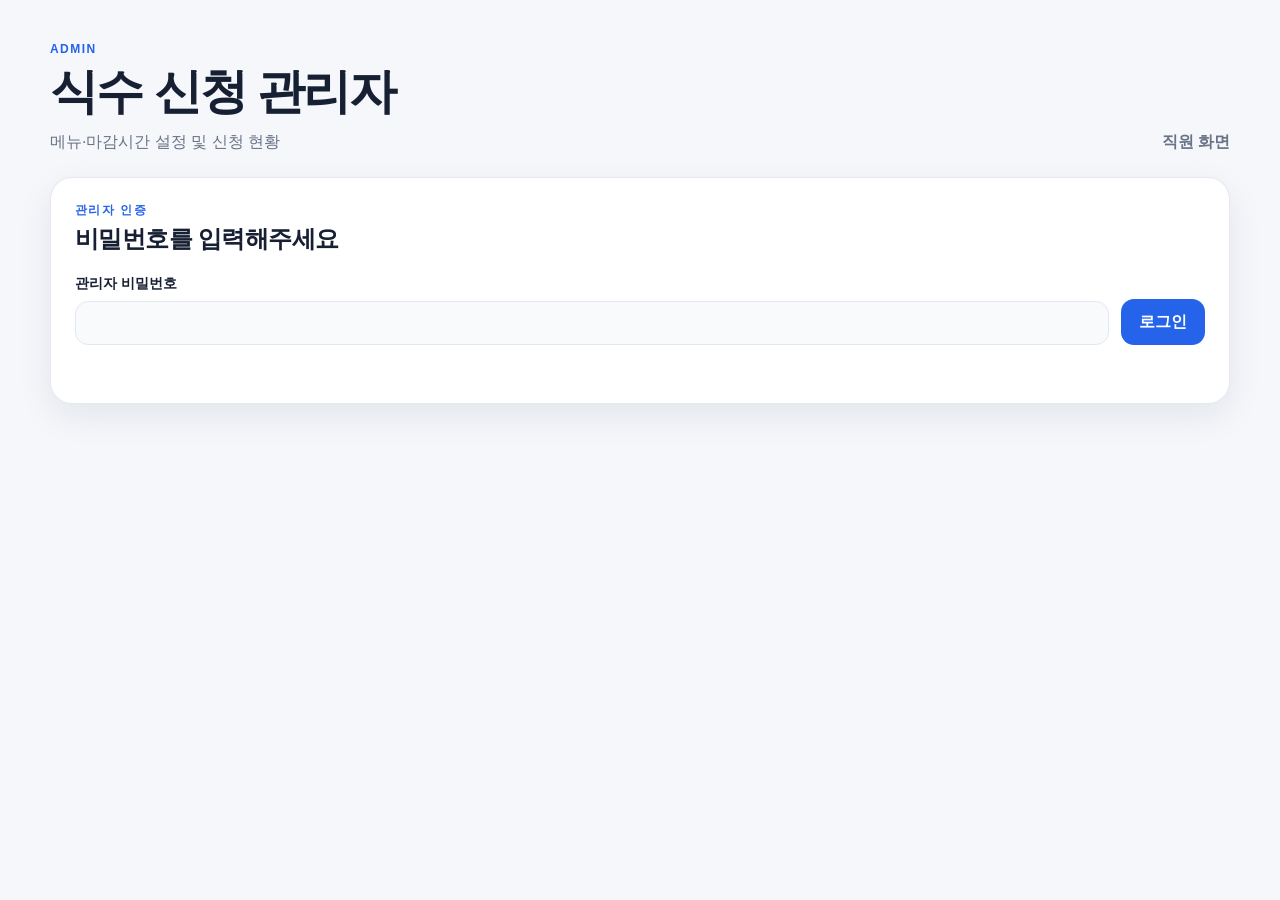
==== admin.html @ dbc69c35 "Add files via upload" ====
<!doctype html>
<html lang="ko">
<head>
  <meta charset="utf-8">
  <meta name="viewport" content="width=device-width, initial-scale=1">
  <meta name="color-scheme" content="light">
  <title>식수 신청 관리자</title>
  <link rel="stylesheet" href="css/style.css">
</head>
<body>
  <main class="page-shell wide">
    <header class="hero compact">
      <div>
        <p class="eyebrow">ADMIN</p>
        <h1>식수 신청 관리자</h1>
        <p class="hero-date">메뉴·마감시간 설정 및 신청 현황</p>
      </div>
      <a class="text-link" href="index.html">직원 화면</a>
    </header>

    <section class="card" id="loginCard">
      <div class="section-heading">
        <div>
          <p class="eyebrow">관리자 인증</p>
          <h2>비밀번호를 입력해주세요</h2>
        </div>
      </div>
      <form id="loginForm" class="inline-form">
        <label class="field grow">
          <span>관리자 비밀번호</span>
          <input id="adminPassword" type="password" autocomplete="current-password" required>
        </label>
        <button class="button primary" type="submit" id="loginButton">로그인</button>
      </form>
      <p class="form-message" id="loginMessage" role="status"></p>
    </section>

    <div id="adminArea" class="hidden">
      <section class="toolbar card">
        <label class="field">
          <span>관리 날짜</span>
          <input id="manageDate" type="date">
        </label>
        <div class="toolbar-actions">
          <button class="button ghost" id="todayButton" type="button">오늘</button>
          <button class="button secondary" id="loadButton" type="button">불러오기</button>
          <button class="button ghost" id="logoutButton" type="button">로그아웃</button>
        </div>
      </section>

      <section class="card">
        <div class="section-heading">
          <div>
            <p class="eyebrow">운영 설정</p>
            <h2>메뉴와 신청 마감시간</h2>
          </div>
          <label class="toggle">
            <input id="enabled" type="checkbox" checked>
            <span>신청 사용</span>
          </label>
        </div>

        <div class="meal-grid admin-meals">
          <div class="settings-panel">
            <h3>중식</h3>
            <label class="field">
              <span>중식 메뉴</span>
              <textarea id="lunchMenu" rows="4" placeholder="예: 제육볶음 / 미역국 / 김치"></textarea>
            </label>
            <label class="field">
              <span>중식 신청 마감</span>
              <input id="lunchDeadline" type="time" step="60">
            </label>
          </div>
          <div class="settings-panel">
            <h3>석식</h3>
            <label class="field">
              <span>석식 메뉴</span>
              <textarea id="dinnerMenu" rows="4" placeholder="예: 닭갈비 / 된장국 / 샐러드"></textarea>
            </label>
            <label class="field">
              <span>석식 신청 마감</span>
              <input id="dinnerDeadline" type="time" step="60">
            </label>
          </div>
        </div>

        <label class="field">
          <span>직원 안내문</span>
          <textarea id="notice" rows="3" placeholder="예: 오늘 석식은 30분 일찍 마감됩니다."></textarea>
        </label>

        <div class="action-row">
          <button class="button primary" id="saveButton" type="button">설정 저장</button>
          <p class="form-message" id="saveMessage" role="status"></p>
        </div>
      </section>

      <section class="stats-grid">
        <article class="card stat-card">
          <p>중식 신청</p>
          <strong id="lunchApplyCount">0</strong>
        </article>
        <article class="card stat-card">
          <p>중식 미신청</p>
          <strong id="lunchNoCount">0</strong>
        </article>
        <article class="card stat-card">
          <p>석식 신청</p>
          <strong id="dinnerApplyCount">0</strong>
        </article>
        <article class="card stat-card">
          <p>석식 미신청</p>
          <strong id="dinnerNoCount">0</strong>
        </article>
      </section>

      <section class="card">
        <div class="section-heading">
          <div>
            <p class="eyebrow">신청 현황</p>
            <h2 id="responseTitle">신청자 목록</h2>
          </div>
          <button class="button ghost small" id="refreshButton" type="button">새로고침</button>
        </div>
        <div class="table-wrap">
          <table>
            <thead>
              <tr>
                <th>이름</th>
                <th>부서</th>
                <th>중식</th>
                <th>석식</th>
                <th>최종 수정</th>
              </tr>
            </thead>
            <tbody id="responseBody">
              <tr><td colspan="5" class="empty">데이터를 불러와주세요.</td></tr>
            </tbody>
          </table>
        </div>
      </section>
    </div>
  </main>

  <script src="js/config.js"></script>
  <script src="js/api.js"></script>
  <script src="js/admin.js"></script>
</body>
</html>
---- css/style.css ----
:root {
  --bg: #f5f7fb;
  --surface: #ffffff;
  --surface-alt: #f8fafc;
  --text: #172033;
  --muted: #687386;
  --line: #e2e8f0;
  --primary: #2563eb;
  --primary-dark: #1d4ed8;
  --success: #15803d;
  --danger: #c2410c;
  --shadow: 0 12px 35px rgba(15, 23, 42, 0.08);
  font-family: Pretendard, "Noto Sans KR", -apple-system, BlinkMacSystemFont, "Segoe UI", sans-serif;
}

* { box-sizing: border-box; }
body { margin: 0; background: var(--bg); color: var(--text); }
button, input, textarea { font: inherit; }
button { cursor: pointer; }

.page-shell { width: min(920px, calc(100% - 32px)); margin: 0 auto; padding: 42px 0 70px; }
.page-shell.wide { width: min(1180px, calc(100% - 32px)); }

.hero { display: flex; justify-content: space-between; align-items: flex-end; gap: 24px; margin-bottom: 24px; }
.hero h1 { margin: 4px 0 8px; font-size: clamp(30px, 5vw, 48px); letter-spacing: -0.04em; }
.hero-date { margin: 0; color: var(--muted); }
.eyebrow { margin: 0; color: var(--primary); font-size: 12px; font-weight: 800; letter-spacing: .12em; text-transform: uppercase; }
.text-link { color: var(--muted); font-weight: 700; text-decoration: none; }
.text-link:hover { color: var(--primary); }

.card { background: var(--surface); border: 1px solid rgba(226, 232, 240, .9); border-radius: 22px; padding: 24px; box-shadow: var(--shadow); }
.hidden { display: none !important; }

.status-card { min-height: 150px; display: flex; align-items: center; justify-content: center; gap: 16px; text-align: left; }
.status-card h2, .status-card p { margin: 0; }
.status-card p { color: var(--muted); }
.status-icon { width: 42px; height: 42px; display: grid; place-items: center; border-radius: 50%; background: #fff7ed; color: var(--danger); font-weight: 900; }
.spinner { width: 28px; height: 28px; border: 3px solid var(--line); border-top-color: var(--primary); border-radius: 50%; animation: spin .8s linear infinite; }
@keyframes spin { to { transform: rotate(360deg); } }

.identity-card { margin-bottom: 18px; }
.section-heading, .meal-heading, .action-row, .toolbar { display: flex; justify-content: space-between; align-items: center; gap: 18px; }
.section-heading { margin-bottom: 20px; }
.section-heading h2, .meal-heading h2 { margin: 4px 0 0; letter-spacing: -.025em; }

.field-grid { display: grid; gap: 16px; }
.field-grid.two { grid-template-columns: repeat(2, minmax(0, 1fr)); }
.field { display: flex; flex-direction: column; gap: 8px; color: var(--text); font-size: 14px; font-weight: 700; }
.field.grow { flex: 1; }
.field input, .field textarea { width: 100%; border: 1px solid var(--line); border-radius: 13px; padding: 13px 14px; background: var(--surface-alt); color: var(--text); outline: none; transition: border-color .2s, box-shadow .2s; resize: vertical; }
.field input:focus, .field textarea:focus { border-color: var(--primary); box-shadow: 0 0 0 4px rgba(37, 99, 235, .1); }
.helper { margin: 12px 0 0; color: var(--muted); font-size: 13px; }

.meal-grid { display: grid; grid-template-columns: repeat(2, minmax(0, 1fr)); gap: 18px; margin-bottom: 18px; }
.meal-card { transition: opacity .2s; }
.meal-card.meal-closed { opacity: .72; }
.pill { display: inline-flex; align-items: center; border-radius: 999px; padding: 7px 11px; background: #ecfdf5; color: var(--success); font-size: 12px; font-weight: 800; }
.pill.closed { background: #f1f5f9; color: var(--muted); }
.menu-box { margin: 22px 0 12px; padding: 18px; border-radius: 16px; background: var(--surface-alt); }
.menu-box span { display: block; margin-bottom: 8px; color: var(--muted); font-size: 12px; font-weight: 700; }
.menu-box strong { display: block; min-height: 48px; white-space: pre-line; line-height: 1.55; }
.deadline { margin: 0 0 16px; color: var(--muted); font-size: 13px; }
.choice-group { border: 0; padding: 0; margin: 0; display: grid; grid-template-columns: repeat(2, 1fr); gap: 10px; }
.choice input { position: absolute; opacity: 0; pointer-events: none; }
.choice span { display: grid; place-items: center; min-height: 48px; border: 1px solid var(--line); border-radius: 13px; background: #fff; font-weight: 800; transition: .2s; }
.choice input:checked + span { border-color: var(--primary); background: #eff6ff; color: var(--primary); box-shadow: inset 0 0 0 1px var(--primary); }
.choice input:disabled + span { cursor: not-allowed; color: #9ca3af; background: #f8fafc; }

.notice { margin: 0 0 18px; padding: 15px 18px; border-radius: 14px; background: #fffbeb; border: 1px solid #fde68a; color: #92400e; white-space: pre-line; }
.button { min-height: 46px; border: 0; border-radius: 13px; padding: 0 18px; font-weight: 800; transition: transform .15s, opacity .2s, background .2s; }
.button:hover:not(:disabled) { transform: translateY(-1px); }
.button:disabled { cursor: not-allowed; opacity: .55; }
.button.primary { background: var(--primary); color: #fff; }
.button.primary:hover:not(:disabled) { background: var(--primary-dark); }
.button.secondary { background: #172033; color: #fff; }
.button.ghost { background: #eef2f7; color: #334155; }
.button.small { min-height: 38px; padding: 0 13px; font-size: 13px; }
.button.full { width: 100%; }
.form-message { min-height: 22px; margin: 12px 0 0; text-align: center; font-size: 14px; font-weight: 700; }
.form-message[data-type="success"] { color: var(--success); }
.form-message[data-type="error"] { color: #b91c1c; }
.form-message[data-type="muted"] { color: var(--muted); }
.sr-only { position: absolute; width: 1px; height: 1px; padding: 0; margin: -1px; overflow: hidden; clip: rect(0,0,0,0); white-space: nowrap; border: 0; }

.inline-form { display: flex; align-items: end; gap: 12px; }
.toolbar { margin-bottom: 18px; }
.toolbar-actions { display: flex; gap: 8px; flex-wrap: wrap; }
.toggle { display: inline-flex; align-items: center; gap: 9px; font-weight: 800; }
.toggle input { width: 18px; height: 18px; accent-color: var(--primary); }
.settings-panel { padding: 20px; border-radius: 18px; background: var(--surface-alt); }
.settings-panel h3 { margin: 0 0 16px; }
.admin-meals { margin-bottom: 20px; }
.action-row { margin-top: 18px; justify-content: flex-start; }
.action-row .form-message { margin: 0; text-align: left; }
.stats-grid { display: grid; grid-template-columns: repeat(4, minmax(0, 1fr)); gap: 14px; margin: 18px 0; }
.stat-card { padding: 20px; }
.stat-card p { margin: 0 0 8px; color: var(--muted); font-size: 14px; font-weight: 700; }
.stat-card strong { font-size: 32px; }
.table-wrap { overflow: auto; }
table { width: 100%; border-collapse: collapse; min-width: 680px; }
th, td { padding: 14px 12px; border-bottom: 1px solid var(--line); text-align: left; font-size: 14px; }
th { color: var(--muted); font-size: 12px; letter-spacing: .04em; }
td.empty { text-align: center; color: var(--muted); padding: 32px; }
.status-apply { color: var(--success); font-weight: 800; }
.status-no { color: var(--muted); font-weight: 700; }

@media (max-width: 760px) {
  .page-shell, .page-shell.wide { width: min(100% - 22px, 920px); padding-top: 24px; }
  .hero { align-items: flex-start; }
  .hero h1 { font-size: 31px; }
  .card { border-radius: 18px; padding: 19px; }
  .meal-grid, .field-grid.two, .stats-grid { grid-template-columns: 1fr; }
  .stats-grid { grid-template-columns: repeat(2, 1fr); }
  .section-heading { align-items: flex-start; flex-direction: column; }
  .inline-form, .toolbar { align-items: stretch; flex-direction: column; }
  .toolbar-actions { width: 100%; }
  .toolbar-actions .button { flex: 1; }
}
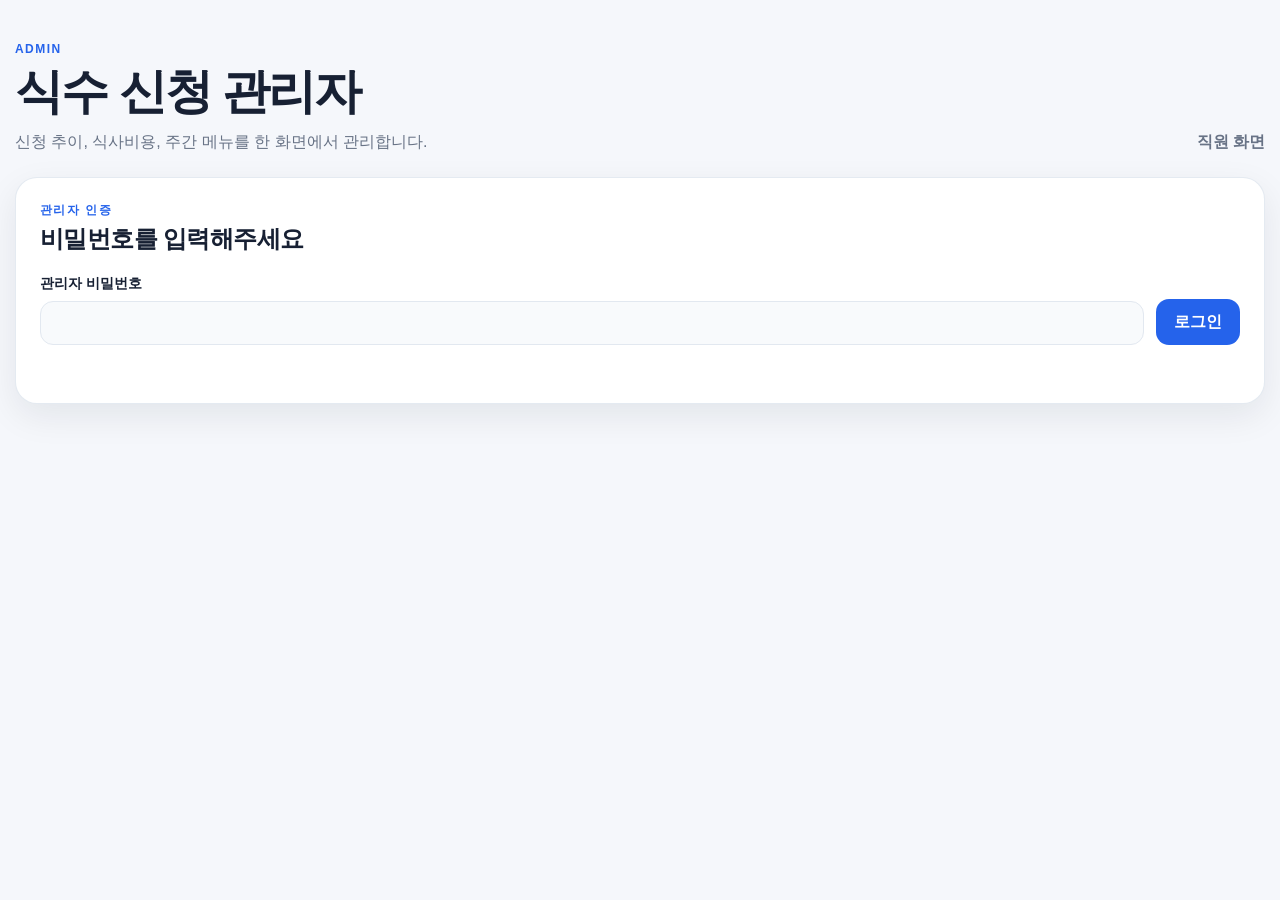
==== commit 9c395bfa: "Add files via upload" ====
--- a/admin.html
+++ b/admin.html
@@ -8,12 +8,12 @@
   <link rel="stylesheet" href="css/style.css">
 </head>
 <body>
-  <main class="page-shell wide">
+  <main class="page-shell admin-shell">
     <header class="hero compact">
       <div>
         <p class="eyebrow">ADMIN</p>
         <h1>식수 신청 관리자</h1>
-        <p class="hero-date">메뉴·마감시간 설정 및 신청 현황</p>
+        <p class="hero-date">신청 추이, 식사비용, 주간 메뉴를 한 화면에서 관리합니다.</p>
       </div>
       <a class="text-link" href="index.html">직원 화면</a>
     </header>
@@ -36,67 +36,108 @@
     </section>
 
     <div id="adminArea" class="hidden">
-      <section class="toolbar card">
-        <label class="field">
-          <span>관리 날짜</span>
+      <section class="card dashboard-card">
+        <div class="dashboard-heading">
+          <div>
+            <p class="eyebrow">DASHBOARD</p>
+            <h2>식수 신청 추이</h2>
+            <p class="section-description" id="dashboardPeriodLabel">-</p>
+          </div>
+
+          <div class="dashboard-controls">
+            <div class="segmented-control" role="tablist" aria-label="대시보드 기간">
+              <button type="button" class="segment" data-dashboard-mode="day" role="tab">일간</button>
+              <button type="button" class="segment active" data-dashboard-mode="week" role="tab">주간</button>
+              <button type="button" class="segment" data-dashboard-mode="month" role="tab">월간</button>
+            </div>
+            <input id="dashboardAnchor" class="compact-date-input" type="date" aria-label="대시보드 기준일">
+            <button class="button ghost small" id="dashboardPreviousButton" type="button">이전</button>
+            <button class="button ghost small" id="dashboardTodayButton" type="button">오늘</button>
+            <button class="button ghost small" id="dashboardNextButton" type="button">다음</button>
+            <button class="button secondary small" id="dashboardRefreshButton" type="button">새로고침</button>
+          </div>
+        </div>
+
+        <div class="dashboard-stats-grid">
+          <article class="dashboard-stat">
+            <span>총 식수</span>
+            <strong id="dashboardTotalMeals">0식</strong>
+          </article>
+          <article class="dashboard-stat">
+            <span>중식 신청</span>
+            <strong id="dashboardLunchMeals">0식</strong>
+          </article>
+          <article class="dashboard-stat">
+            <span>석식 신청</span>
+            <strong id="dashboardDinnerMeals">0식</strong>
+          </article>
+          <article class="dashboard-stat emphasis">
+            <span>예상 총비용</span>
+            <strong id="dashboardTotalCost">0원</strong>
+          </article>
+        </div>
+
+        <div class="chart-panel">
+          <div class="chart-legend" aria-hidden="true">
+            <span><i class="legend-dot lunch"></i>중식</span>
+            <span><i class="legend-dot dinner"></i>석식</span>
+          </div>
+          <div id="trendChart" class="trend-chart" role="img" aria-label="기간별 중식 및 석식 신청 인원 추이">
+            <p class="chart-empty">대시보드를 불러오는 중입니다.</p>
+          </div>
+        </div>
+        <p class="form-message dashboard-message" id="dashboardMessage" role="status"></p>
+      </section>
+
+      <section class="toolbar card week-toolbar">
+        <label class="field week-anchor-field">
+          <span>주간 기준일</span>
           <input id="manageDate" type="date">
         </label>
+
+        <div class="week-range-box" aria-live="polite">
+          <span>관리 주간</span>
+          <strong id="weekRange">-</strong>
+        </div>
+
         <div class="toolbar-actions">
-          <button class="button ghost" id="todayButton" type="button">오늘</button>
+          <button class="button ghost" id="previousWeekButton" type="button">이전 주</button>
+          <button class="button ghost" id="todayButton" type="button">이번 주</button>
+          <button class="button ghost" id="nextWeekButton" type="button">다음 주</button>
           <button class="button secondary" id="loadButton" type="button">불러오기</button>
           <button class="button ghost" id="logoutButton" type="button">로그아웃</button>
         </div>
       </section>
 
-      <section class="card">
-        <div class="section-heading">
+      <section class="card weekly-settings-card">
+        <div class="section-heading weekly-heading">
           <div>
-            <p class="eyebrow">운영 설정</p>
-            <h2>메뉴와 신청 마감시간</h2>
-          </div>
-          <label class="toggle">
-            <input id="enabled" type="checkbox" checked>
-            <span>신청 사용</span>
-          </label>
-        </div>
-
-        <div class="meal-grid admin-meals">
-          <div class="settings-panel">
-            <h3>중식</h3>
-            <label class="field">
-              <span>중식 메뉴</span>
-              <textarea id="lunchMenu" rows="4" placeholder="예: 제육볶음 / 미역국 / 김치"></textarea>
-            </label>
-            <label class="field">
-              <span>중식 신청 마감</span>
-              <input id="lunchDeadline" type="time" step="60">
-            </label>
-          </div>
-          <div class="settings-panel">
-            <h3>석식</h3>
-            <label class="field">
-              <span>석식 메뉴</span>
-              <textarea id="dinnerMenu" rows="4" placeholder="예: 닭갈비 / 된장국 / 샐러드"></textarea>
-            </label>
-            <label class="field">
-              <span>석식 신청 마감</span>
-              <input id="dinnerDeadline" type="time" step="60">
-            </label>
+            <p class="eyebrow">주간 운영 설정</p>
+            <h2>월요일부터 금요일까지 한눈에 관리</h2>
+            <p class="section-description">중식·석식 단가는 별도 저장되며, 중식 단가 입력 시 석식에도 우선 동일하게 반영됩니다.</p>
           </div>
         </div>
 
-        <label class="field">
-          <span>직원 안내문</span>
-          <textarea id="notice" rows="3" placeholder="예: 오늘 석식은 30분 일찍 마감됩니다."></textarea>
-        </label>
+        <div id="weekSettingsBody" class="week-card-grid">
+          <div class="week-loading">주간 설정을 불러오는 중입니다.</div>
+        </div>
 
-        <div class="action-row">
-          <button class="button primary" id="saveButton" type="button">설정 저장</button>
+        <div class="action-row weekly-action-row">
+          <button class="button primary" id="saveWeekButton" type="button">이번 주 전체 저장</button>
           <p class="form-message" id="saveMessage" role="status"></p>
         </div>
       </section>
 
-      <section class="stats-grid">
+      <section class="card selected-day-toolbar">
+        <div>
+          <p class="eyebrow">선택일 신청 현황</p>
+          <h2 id="selectedDayTitle">-</h2>
+          <p class="section-description">요일 카드의 ‘현황 보기’를 누르면 신청자와 예상 식사비가 표시됩니다.</p>
+        </div>
+        <button class="button ghost small" id="refreshButton" type="button">현황 새로고침</button>
+      </section>
+
+      <section class="stats-grid selected-day-stats">
         <article class="card stat-card">
           <p>중식 신청</p>
           <strong id="lunchApplyCount">0</strong>
@@ -113,6 +154,14 @@
           <p>석식 미신청</p>
           <strong id="dinnerNoCount">0</strong>
         </article>
+        <article class="card stat-card total-card">
+          <p>당일 총 식수</p>
+          <strong id="selectedTotalMeals">0식</strong>
+        </article>
+        <article class="card stat-card cost-card">
+          <p>당일 예상 비용</p>
+          <strong id="selectedTotalCost">0원</strong>
+        </article>
       </section>
 
       <section class="card">
@@ -121,7 +170,6 @@
             <p class="eyebrow">신청 현황</p>
             <h2 id="responseTitle">신청자 목록</h2>
           </div>
-          <button class="button ghost small" id="refreshButton" type="button">새로고침</button>
         </div>
         <div class="table-wrap">
           <table>
--- a/css/style.css
+++ b/css/style.css
@@ -116,3 +116,180 @@
   .toolbar-actions { width: 100%; }
   .toolbar-actions .button { flex: 1; }
 }
+
+/* 주간 관리자 화면 */
+.section-description { margin: 7px 0 0; color: var(--muted); font-size: 13px; line-height: 1.55; }
+.week-toolbar { align-items: flex-end; }
+.week-anchor-field { min-width: 155px; }
+.week-range-box { display: flex; flex-direction: column; gap: 7px; margin-right: auto; padding: 2px 8px; }
+.week-range-box span { color: var(--muted); font-size: 12px; font-weight: 700; }
+.week-range-box strong { font-size: 16px; letter-spacing: -.02em; }
+.weekly-settings-card { padding-bottom: 22px; }
+.weekly-heading { align-items: flex-start; }
+.week-table { width: 100%; }
+.week-table-head,
+.week-day-row {
+  display: grid;
+  grid-template-columns: 128px minmax(240px, 1fr) minmax(240px, 1fr) minmax(190px, .78fr);
+  gap: 12px;
+}
+.week-table-head { padding: 0 14px 9px; color: var(--muted); font-size: 12px; font-weight: 800; }
+.week-settings-body { display: grid; gap: 10px; }
+.week-loading { padding: 36px 18px; border-radius: 16px; background: var(--surface-alt); color: var(--muted); text-align: center; font-weight: 700; }
+.week-loading.error { color: #b91c1c; }
+.week-day-row { padding: 12px; border: 1px solid var(--line); border-radius: 17px; background: #fff; transition: border-color .2s, box-shadow .2s, background .2s; }
+.week-day-row.selected { border-color: rgba(37, 99, 235, .62); background: #fbfdff; box-shadow: 0 0 0 3px rgba(37, 99, 235, .08); }
+.week-day-cell { display: flex; flex-direction: column; justify-content: space-between; gap: 14px; min-width: 0; }
+.week-day-selector { display: flex; flex-direction: column; align-items: flex-start; gap: 3px; width: 100%; padding: 8px 9px; border: 0; border-radius: 12px; background: transparent; color: var(--text); text-align: left; }
+.week-day-selector:hover { background: #eff6ff; }
+.week-day-selector strong { font-size: 17px; letter-spacing: -.03em; }
+.week-day-selector span { color: var(--muted); font-size: 11px; }
+.week-day-selector small { margin-top: 4px; color: var(--primary); font-size: 11px; font-weight: 800; }
+.compact-toggle { padding: 0 9px 7px; font-size: 13px; }
+.week-meal-cell,
+.week-notice-cell { min-width: 0; padding: 11px; border-radius: 13px; background: var(--surface-alt); }
+.week-meal-heading { display: flex; align-items: center; justify-content: space-between; margin-bottom: 7px; }
+.week-meal-heading strong { font-size: 13px; }
+.auto-grow-textarea { overflow: hidden !important; resize: none !important; }
+.week-menu-input,
+.week-notice-input {
+  display: block;
+  width: 100%;
+  min-height: 86px;
+  border: 1px solid var(--line);
+  border-radius: 11px;
+  padding: 10px 11px;
+  background: #fff;
+  color: var(--text);
+  line-height: 1.48;
+  outline: none;
+  transition: border-color .2s, box-shadow .2s;
+}
+.week-menu-input:focus,
+.week-notice-input:focus { border-color: var(--primary); box-shadow: 0 0 0 3px rgba(37, 99, 235, .1); }
+.compact-deadline { display: flex; align-items: center; justify-content: space-between; gap: 8px; margin-top: 8px; color: var(--muted); font-size: 11px; font-weight: 800; }
+.compact-deadline input { width: 120px; border: 1px solid var(--line); border-radius: 10px; padding: 8px 9px; background: #fff; color: var(--text); outline: none; }
+.compact-deadline input:focus { border-color: var(--primary); box-shadow: 0 0 0 3px rgba(37, 99, 235, .1); }
+.compact-field { gap: 7px; }
+.mobile-column-label { display: none; }
+.weekly-action-row { position: sticky; bottom: 12px; z-index: 5; margin: 16px -6px -6px; padding: 12px; border: 1px solid rgba(226, 232, 240, .92); border-radius: 15px; background: rgba(255, 255, 255, .94); box-shadow: 0 10px 28px rgba(15, 23, 42, .09); backdrop-filter: blur(12px); }
+.selected-day-toolbar { display: flex; align-items: center; justify-content: space-between; gap: 18px; margin-top: 18px; }
+.selected-day-toolbar h2 { margin: 4px 0 0; }
+
+@media (max-width: 1080px) {
+  .week-table-head { display: none; }
+  .week-day-row { grid-template-columns: 145px minmax(0, 1fr) minmax(0, 1fr); }
+  .week-notice-cell { grid-column: 2 / -1; }
+  .mobile-column-label { display: block; }
+}
+
+@media (max-width: 760px) {
+  .week-toolbar { align-items: stretch; }
+  .week-range-box { margin: 0; padding: 0; }
+  .week-day-row { grid-template-columns: 1fr; }
+  .week-day-cell { flex-direction: row; align-items: center; }
+  .week-day-selector { width: auto; flex: 1; }
+  .week-notice-cell { grid-column: auto; }
+  .weekly-action-row { position: static; margin: 16px 0 0; padding: 0; border: 0; background: transparent; box-shadow: none; backdrop-filter: none; }
+  .weekly-action-row .button { width: 100%; }
+  .selected-day-toolbar { align-items: stretch; flex-direction: column; }
+}
+
+/* 관리자 대시보드 + 5일 카드형 주간 관리 */
+.admin-shell { width: min(1660px, calc(100% - 36px)); }
+.dashboard-card { margin-bottom: 18px; }
+.dashboard-heading { display: flex; align-items: flex-start; justify-content: space-between; gap: 24px; margin-bottom: 18px; }
+.dashboard-heading h2 { margin: 4px 0 0; letter-spacing: -.025em; }
+.dashboard-controls { display: flex; align-items: center; justify-content: flex-end; gap: 8px; flex-wrap: wrap; }
+.segmented-control { display: inline-flex; padding: 4px; border-radius: 12px; background: #eef2f7; }
+.segment { min-height: 34px; border: 0; border-radius: 9px; padding: 0 13px; background: transparent; color: var(--muted); font-size: 13px; font-weight: 800; }
+.segment.active { background: #fff; color: var(--primary); box-shadow: 0 2px 8px rgba(15, 23, 42, .08); }
+.compact-date-input { min-height: 38px; border: 1px solid var(--line); border-radius: 11px; padding: 0 10px; background: #fff; color: var(--text); font-weight: 700; }
+.dashboard-stats-grid { display: grid; grid-template-columns: repeat(4, minmax(0, 1fr)); gap: 12px; margin-bottom: 14px; }
+.dashboard-stat { min-width: 0; padding: 15px 17px; border: 1px solid var(--line); border-radius: 16px; background: var(--surface-alt); }
+.dashboard-stat span { display: block; margin-bottom: 7px; color: var(--muted); font-size: 12px; font-weight: 800; }
+.dashboard-stat strong { display: block; overflow: hidden; text-overflow: ellipsis; font-size: clamp(22px, 2vw, 31px); letter-spacing: -.035em; white-space: nowrap; }
+.dashboard-stat.emphasis { border-color: #bfdbfe; background: #eff6ff; }
+.dashboard-stat.emphasis strong { color: var(--primary); }
+.chart-panel { position: relative; min-height: 260px; border: 1px solid var(--line); border-radius: 18px; padding: 16px 14px 6px; background: #fff; }
+.chart-legend { display: flex; justify-content: flex-end; gap: 16px; min-height: 22px; padding: 0 8px; color: var(--muted); font-size: 12px; font-weight: 800; }
+.chart-legend span { display: inline-flex; align-items: center; gap: 6px; }
+.legend-dot { width: 9px; height: 9px; border-radius: 50%; }
+.legend-dot.lunch { background: #2563eb; }
+.legend-dot.dinner { background: #f59e0b; }
+.trend-chart { min-height: 218px; display: grid; place-items: center; overflow: hidden; }
+.trend-svg { display: block; width: 100%; height: 218px; overflow: visible; }
+.chart-grid-line { stroke: #e8edf4; stroke-width: 1; }
+.chart-axis-label { fill: #8290a4; font-size: 11px; font-weight: 700; }
+.chart-axis-label.x-label { font-size: 10px; }
+.chart-line { fill: none; stroke-width: 3; stroke-linecap: round; stroke-linejoin: round; }
+.lunch-line { stroke: #2563eb; }
+.dinner-line { stroke: #f59e0b; }
+.chart-point { stroke: #fff; stroke-width: 2; }
+.lunch-point { fill: #2563eb; }
+.dinner-point { fill: #f59e0b; }
+.chart-empty { margin: 0; color: var(--muted); font-size: 14px; font-weight: 700; }
+.dashboard-message { margin-bottom: -8px; }
+
+.week-card-grid { display: grid; grid-template-columns: repeat(5, minmax(0, 1fr)); gap: 10px; align-items: start; }
+.week-card-grid > .week-loading { grid-column: 1 / -1; }
+.week-day-card { min-width: 0; border: 1px solid var(--line); border-radius: 18px; padding: 12px; background: #fff; transition: border-color .2s, box-shadow .2s, transform .2s; }
+.week-day-card.selected { border-color: rgba(37, 99, 235, .62); box-shadow: 0 0 0 3px rgba(37, 99, 235, .08); }
+.day-card-header { display: flex; align-items: flex-start; justify-content: space-between; gap: 8px; margin-bottom: 9px; }
+.day-card-title { flex: 1; min-width: 0; border: 0; border-radius: 11px; padding: 7px 8px; background: transparent; color: var(--text); text-align: left; }
+.day-card-title:hover { background: #eff6ff; }
+.day-card-title strong { display: block; font-size: 17px; letter-spacing: -.03em; }
+.day-card-title span { display: block; margin-top: 2px; color: var(--muted); font-size: 10px; }
+.day-card-title small { display: block; margin-top: 4px; color: var(--primary); font-size: 10px; font-weight: 800; }
+.compact-toggle { flex: 0 0 auto; padding: 8px 2px 0 0; font-size: 12px; }
+.compact-toggle input { width: 16px; height: 16px; }
+.compact-meal-section { margin-top: 8px; padding: 10px; border-radius: 14px; background: var(--surface-alt); }
+.compact-meal-section.lunch { border-top: 3px solid #93c5fd; }
+.compact-meal-section.dinner { border-top: 3px solid #fcd34d; }
+.compact-meal-title { display: flex; align-items: center; justify-content: space-between; margin-bottom: 7px; }
+.compact-meal-title strong { font-size: 13px; }
+.compact-menu-input,
+.day-notice-field textarea { width: 100%; overflow: hidden !important; resize: none !important; border: 1px solid var(--line); border-radius: 10px; padding: 8px 9px; background: #fff; color: var(--text); font-size: 12px; line-height: 1.45; outline: none; transition: border-color .2s, box-shadow .2s; }
+.compact-menu-input:focus,
+.day-notice-field textarea:focus { border-color: var(--primary); box-shadow: 0 0 0 3px rgba(37, 99, 235, .1); }
+.meal-mini-controls { display: grid; grid-template-columns: 1fr 1fr; gap: 7px; margin-top: 7px; }
+.meal-mini-controls label { min-width: 0; color: var(--muted); font-size: 10px; font-weight: 800; }
+.meal-mini-controls label > span { display: block; margin-bottom: 4px; }
+.meal-mini-controls input { width: 100%; min-height: 34px; border: 1px solid var(--line); border-radius: 9px; padding: 0 7px; background: #fff; color: var(--text); font-size: 12px; outline: none; }
+.meal-mini-controls input:focus { border-color: var(--primary); box-shadow: 0 0 0 3px rgba(37, 99, 235, .1); }
+.day-notice-field { display: block; margin-top: 8px; }
+.day-notice-field > span { display: block; margin: 0 0 5px 2px; color: var(--muted); font-size: 10px; font-weight: 800; }
+.day-cost-summary { display: flex; align-items: flex-end; justify-content: space-between; gap: 8px; margin-top: 8px; padding: 9px 10px; border-radius: 11px; background: #172033; color: #fff; }
+.day-cost-summary span { color: #cbd5e1; font-size: 10px; font-weight: 700; }
+.day-cost-summary strong { font-size: 12px; text-align: right; }
+.selected-day-stats { grid-template-columns: repeat(6, minmax(0, 1fr)); }
+.selected-day-stats .total-card { background: #f8fafc; }
+.selected-day-stats .cost-card { border-color: #bfdbfe; background: #eff6ff; }
+.selected-day-stats .cost-card strong { color: var(--primary); font-size: 25px; }
+.selected-day-stats .total-card strong { font-size: 27px; }
+
+@media (max-width: 1380px) {
+  .admin-shell { width: min(1280px, calc(100% - 30px)); }
+  .week-card-grid { grid-template-columns: repeat(3, minmax(0, 1fr)); }
+  .selected-day-stats { grid-template-columns: repeat(3, minmax(0, 1fr)); }
+}
+
+@media (max-width: 980px) {
+  .dashboard-heading { flex-direction: column; }
+  .dashboard-controls { justify-content: flex-start; width: 100%; }
+  .dashboard-stats-grid { grid-template-columns: repeat(2, minmax(0, 1fr)); }
+  .week-card-grid { grid-template-columns: repeat(2, minmax(0, 1fr)); }
+}
+
+@media (max-width: 760px) {
+  .admin-shell { width: min(100% - 20px, 720px); }
+  .dashboard-controls { align-items: stretch; }
+  .segmented-control { width: 100%; }
+  .segment { flex: 1; }
+  .compact-date-input { width: 100%; }
+  .dashboard-controls .button { flex: 1; }
+  .week-card-grid { grid-template-columns: 1fr; }
+  .selected-day-stats { grid-template-columns: repeat(2, minmax(0, 1fr)); }
+  .trend-svg { height: 190px; }
+  .chart-panel { min-height: 230px; }
+}
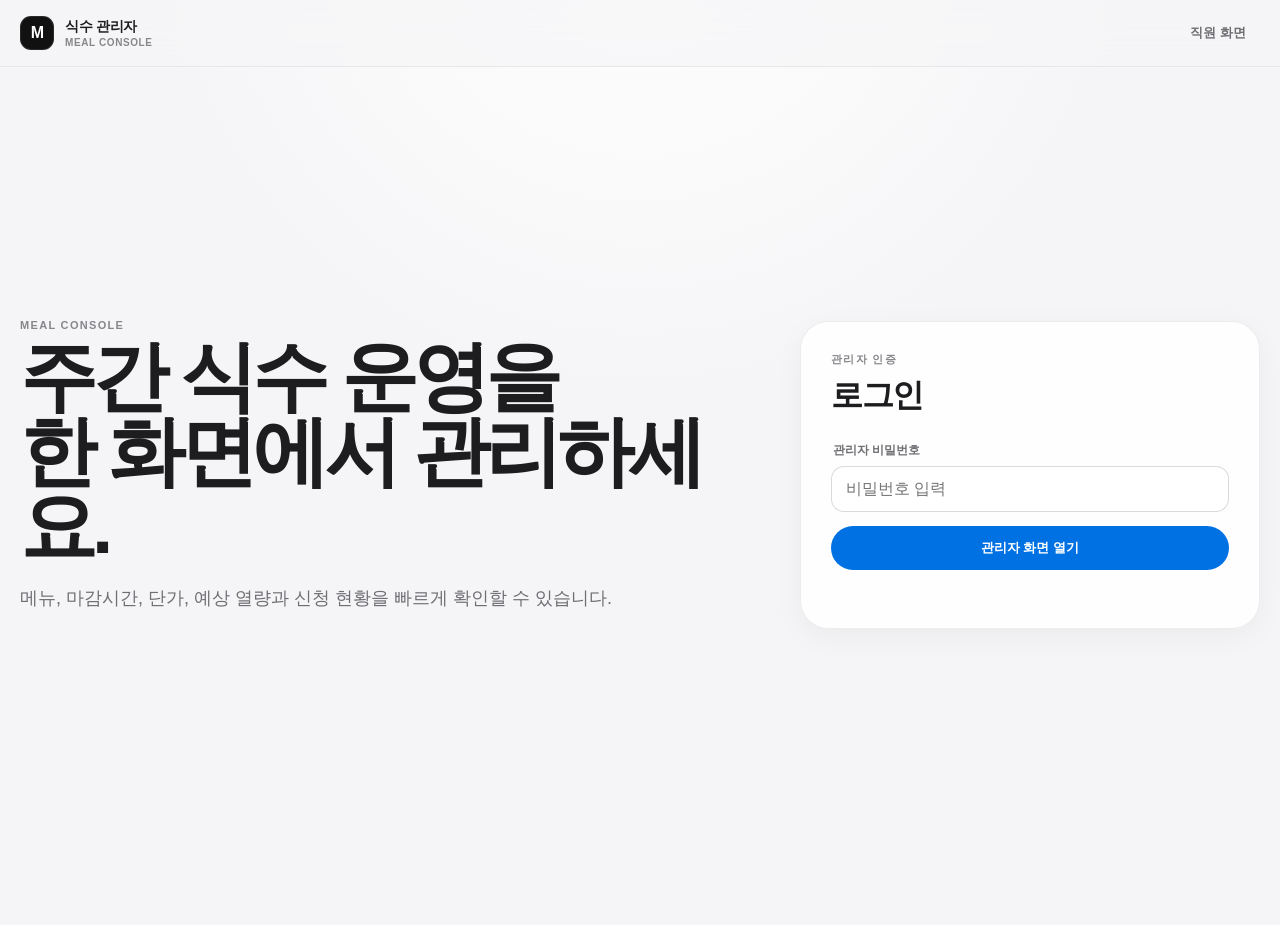
==== commit 6ac2eab1: "Add files via upload" ====
--- a/admin.html
+++ b/admin.html
@@ -2,194 +2,180 @@
 <html lang="ko">
 <head>
   <meta charset="utf-8">
-  <meta name="viewport" content="width=device-width, initial-scale=1">
+  <meta name="viewport" content="width=device-width, initial-scale=1, viewport-fit=cover">
   <meta name="color-scheme" content="light">
+  <meta name="theme-color" content="#f5f5f7">
   <title>식수 신청 관리자</title>
   <link rel="stylesheet" href="css/style.css">
 </head>
-<body>
-  <main class="page-shell admin-shell">
-    <header class="hero compact">
-      <div>
-        <p class="eyebrow">ADMIN</p>
-        <h1>식수 신청 관리자</h1>
-        <p class="hero-date">신청 추이, 식사비용, 주간 메뉴를 한 화면에서 관리합니다.</p>
+<body class="admin-page">
+  <header class="topbar">
+    <div class="topbar-inner">
+      <a class="brand" href="admin.html" aria-label="관리자 홈">
+        <span class="brand-mark" aria-hidden="true">M</span>
+        <span><strong>식수 관리자</strong><small>Meal Console</small></span>
+      </a>
+      <a class="nav-link" href="index.html">직원 화면</a>
+    </div>
+  </header>
+
+  <main class="app-frame admin-frame">
+    <section id="loginView" class="login-layout">
+      <div class="login-copy">
+        <p class="kicker">MEAL CONSOLE</p>
+        <h1>주간 식수 운영을<br>한 화면에서 관리하세요.</h1>
+        <p>메뉴, 마감시간, 단가, 예상 열량과 신청 현황을 빠르게 확인할 수 있습니다.</p>
       </div>
-      <a class="text-link" href="index.html">직원 화면</a>
-    </header>
-
-    <section class="card" id="loginCard">
-      <div class="section-heading">
-        <div>
-          <p class="eyebrow">관리자 인증</p>
-          <h2>비밀번호를 입력해주세요</h2>
-        </div>
-      </div>
-      <form id="loginForm" class="inline-form">
-        <label class="field grow">
-          <span>관리자 비밀번호</span>
-          <input id="adminPassword" type="password" autocomplete="current-password" required>
-        </label>
-        <button class="button primary" type="submit" id="loginButton">로그인</button>
-      </form>
-      <p class="form-message" id="loginMessage" role="status"></p>
+      <section class="surface login-card">
+        <p class="kicker">관리자 인증</p>
+        <h2>로그인</h2>
+        <form id="loginForm" novalidate>
+          <label class="field-control">
+            <span>관리자 비밀번호</span>
+            <input id="adminPassword" type="password" autocomplete="current-password" placeholder="비밀번호 입력" required>
+          </label>
+          <button class="button button-primary full-width" id="loginButton" type="submit">관리자 화면 열기</button>
+        </form>
+        <p id="loginMessage" class="form-feedback" role="status"></p>
+      </section>
     </section>
 
     <div id="adminArea" class="hidden">
-      <section class="card dashboard-card">
-        <div class="dashboard-heading">
+      <section class="page-intro admin-intro">
+        <div>
+          <p class="kicker">OVERVIEW</p>
+          <h1>식수 신청 대시보드</h1>
+          <p id="dashboardPeriodLabel">기간 데이터를 불러오는 중입니다.</p>
+        </div>
+        <div class="admin-actions">
+          <button class="button button-quiet" id="refreshAllButton" type="button">전체 새로고침</button>
+          <button class="button button-quiet" id="logoutButton" type="button">로그아웃</button>
+        </div>
+      </section>
+
+      <section class="dashboard-toolbar surface">
+        <div class="segmented-control" id="dashboardMode" role="tablist" aria-label="대시보드 기간">
+          <button type="button" data-mode="day">일간</button>
+          <button type="button" data-mode="week" class="active">주간</button>
+          <button type="button" data-mode="month">월간</button>
+        </div>
+        <div class="date-navigation">
+          <button class="icon-button" id="dashboardPreviousButton" type="button" aria-label="이전 기간">‹</button>
+          <input id="dashboardAnchor" type="date" aria-label="대시보드 기준일">
+          <button class="icon-button" id="dashboardNextButton" type="button" aria-label="다음 기간">›</button>
+          <button class="button button-quiet compact-button" id="dashboardTodayButton" type="button">오늘</button>
+        </div>
+      </section>
+
+      <section class="metric-grid">
+        <article class="metric-card">
+          <span>총 식수</span>
+          <strong id="dashboardTotalMeals">0식</strong>
+          <small id="dashboardAverage">일평균 0식</small>
+        </article>
+        <article class="metric-card">
+          <span>중식 신청</span>
+          <strong id="dashboardLunchMeals">0식</strong>
+          <small>선택 기간 합계</small>
+        </article>
+        <article class="metric-card">
+          <span>석식 신청</span>
+          <strong id="dashboardDinnerMeals">0식</strong>
+          <small>선택 기간 합계</small>
+        </article>
+        <article class="metric-card dark-metric">
+          <span>예상 총비용</span>
+          <strong id="dashboardTotalCost">0원</strong>
+          <small>등록 단가 기준</small>
+        </article>
+      </section>
+
+      <section class="surface chart-surface">
+        <div class="surface-heading">
           <div>
-            <p class="eyebrow">DASHBOARD</p>
-            <h2>식수 신청 추이</h2>
-            <p class="section-description" id="dashboardPeriodLabel">-</p>
+            <p class="kicker">TREND</p>
+            <h2>신청 추이</h2>
           </div>
+          <div class="chart-legend">
+            <span><i class="legend-dot lunch"></i>중식</span>
+            <span><i class="legend-dot dinner"></i>석식</span>
+          </div>
+        </div>
+        <div id="trendChart" class="trend-chart"><p class="empty-state">그래프를 불러오는 중입니다.</p></div>
+        <p id="dashboardMessage" class="form-feedback" role="status"></p>
+      </section>
 
-          <div class="dashboard-controls">
-            <div class="segmented-control" role="tablist" aria-label="대시보드 기간">
-              <button type="button" class="segment" data-dashboard-mode="day" role="tab">일간</button>
-              <button type="button" class="segment active" data-dashboard-mode="week" role="tab">주간</button>
-              <button type="button" class="segment" data-dashboard-mode="month" role="tab">월간</button>
-            </div>
-            <input id="dashboardAnchor" class="compact-date-input" type="date" aria-label="대시보드 기준일">
-            <button class="button ghost small" id="dashboardPreviousButton" type="button">이전</button>
-            <button class="button ghost small" id="dashboardTodayButton" type="button">오늘</button>
-            <button class="button ghost small" id="dashboardNextButton" type="button">다음</button>
-            <button class="button secondary small" id="dashboardRefreshButton" type="button">새로고침</button>
+      <section class="planner-section">
+        <div class="section-bar">
+          <div>
+            <p class="kicker">WEEKLY PLAN</p>
+            <h2>주간 운영 설정</h2>
+            <p id="weekRange">-</p>
+          </div>
+          <div class="week-controls">
+            <button class="icon-button" id="previousWeekButton" type="button" aria-label="이전 주">‹</button>
+            <input id="manageDate" type="date" aria-label="주간 기준일">
+            <button class="icon-button" id="nextWeekButton" type="button" aria-label="다음 주">›</button>
+            <button class="button button-quiet compact-button" id="currentWeekButton" type="button">이번 주</button>
           </div>
         </div>
 
-        <div class="dashboard-stats-grid">
-          <article class="dashboard-stat">
-            <span>총 식수</span>
-            <strong id="dashboardTotalMeals">0식</strong>
-          </article>
-          <article class="dashboard-stat">
-            <span>중식 신청</span>
-            <strong id="dashboardLunchMeals">0식</strong>
-          </article>
-          <article class="dashboard-stat">
-            <span>석식 신청</span>
-            <strong id="dashboardDinnerMeals">0식</strong>
-          </article>
-          <article class="dashboard-stat emphasis">
-            <span>예상 총비용</span>
-            <strong id="dashboardTotalCost">0원</strong>
-          </article>
+        <div id="weekSettingsBody" class="week-planner-grid">
+          <div class="surface loading-panel"><span class="spinner"></span><strong>주간 설정을 불러오는 중입니다.</strong></div>
         </div>
 
-        <div class="chart-panel">
-          <div class="chart-legend" aria-hidden="true">
-            <span><i class="legend-dot lunch"></i>중식</span>
-            <span><i class="legend-dot dinner"></i>석식</span>
+        <div class="planner-savebar">
+          <div>
+            <strong>월요일부터 금요일까지 한 번에 저장됩니다.</strong>
+            <span id="saveMessage" class="form-feedback" role="status"></span>
           </div>
-          <div id="trendChart" class="trend-chart" role="img" aria-label="기간별 중식 및 석식 신청 인원 추이">
-            <p class="chart-empty">대시보드를 불러오는 중입니다.</p>
-          </div>
-        </div>
-        <p class="form-message dashboard-message" id="dashboardMessage" role="status"></p>
-      </section>
-
-      <section class="toolbar card week-toolbar">
-        <label class="field week-anchor-field">
-          <span>주간 기준일</span>
-          <input id="manageDate" type="date">
-        </label>
-
-        <div class="week-range-box" aria-live="polite">
-          <span>관리 주간</span>
-          <strong id="weekRange">-</strong>
-        </div>
-
-        <div class="toolbar-actions">
-          <button class="button ghost" id="previousWeekButton" type="button">이전 주</button>
-          <button class="button ghost" id="todayButton" type="button">이번 주</button>
-          <button class="button ghost" id="nextWeekButton" type="button">다음 주</button>
-          <button class="button secondary" id="loadButton" type="button">불러오기</button>
-          <button class="button ghost" id="logoutButton" type="button">로그아웃</button>
+          <button class="button button-primary" id="saveWeekButton" type="button">이번 주 전체 저장</button>
         </div>
       </section>
 
-      <section class="card weekly-settings-card">
-        <div class="section-heading weekly-heading">
+      <section class="surface selected-day-panel">
+        <div class="selected-day-main">
           <div>
-            <p class="eyebrow">주간 운영 설정</p>
-            <h2>월요일부터 금요일까지 한눈에 관리</h2>
-            <p class="section-description">중식·석식 단가는 별도 저장되며, 중식 단가 입력 시 석식에도 우선 동일하게 반영됩니다.</p>
+            <p class="kicker">SELECTED DAY</p>
+            <h2 id="selectedDayTitle">-</h2>
+            <p id="selectedDayMenus">요일 카드를 선택하면 상세 현황을 확인할 수 있습니다.</p>
           </div>
+          <button class="button button-dark" id="openRosterButton" type="button">신청자 명단 보기</button>
         </div>
-
-        <div id="weekSettingsBody" class="week-card-grid">
-          <div class="week-loading">주간 설정을 불러오는 중입니다.</div>
-        </div>
-
-        <div class="action-row weekly-action-row">
-          <button class="button primary" id="saveWeekButton" type="button">이번 주 전체 저장</button>
-          <p class="form-message" id="saveMessage" role="status"></p>
-        </div>
-      </section>
-
-      <section class="card selected-day-toolbar">
-        <div>
-          <p class="eyebrow">선택일 신청 현황</p>
-          <h2 id="selectedDayTitle">-</h2>
-          <p class="section-description">요일 카드의 ‘현황 보기’를 누르면 신청자와 예상 식사비가 표시됩니다.</p>
-        </div>
-        <button class="button ghost small" id="refreshButton" type="button">현황 새로고침</button>
-      </section>
-
-      <section class="stats-grid selected-day-stats">
-        <article class="card stat-card">
-          <p>중식 신청</p>
-          <strong id="lunchApplyCount">0</strong>
-        </article>
-        <article class="card stat-card">
-          <p>중식 미신청</p>
-          <strong id="lunchNoCount">0</strong>
-        </article>
-        <article class="card stat-card">
-          <p>석식 신청</p>
-          <strong id="dinnerApplyCount">0</strong>
-        </article>
-        <article class="card stat-card">
-          <p>석식 미신청</p>
-          <strong id="dinnerNoCount">0</strong>
-        </article>
-        <article class="card stat-card total-card">
-          <p>당일 총 식수</p>
-          <strong id="selectedTotalMeals">0식</strong>
-        </article>
-        <article class="card stat-card cost-card">
-          <p>당일 예상 비용</p>
-          <strong id="selectedTotalCost">0원</strong>
-        </article>
-      </section>
-
-      <section class="card">
-        <div class="section-heading">
-          <div>
-            <p class="eyebrow">신청 현황</p>
-            <h2 id="responseTitle">신청자 목록</h2>
-          </div>
-        </div>
-        <div class="table-wrap">
-          <table>
-            <thead>
-              <tr>
-                <th>이름</th>
-                <th>부서</th>
-                <th>중식</th>
-                <th>석식</th>
-                <th>최종 수정</th>
-              </tr>
-            </thead>
-            <tbody id="responseBody">
-              <tr><td colspan="5" class="empty">데이터를 불러와주세요.</td></tr>
-            </tbody>
-          </table>
+        <div class="selected-day-metrics">
+          <div><span>중식</span><strong id="selectedLunchCount">0식</strong></div>
+          <div><span>석식</span><strong id="selectedDinnerCount">0식</strong></div>
+          <div><span>총 식수</span><strong id="selectedTotalMeals">0식</strong></div>
+          <div><span>예상 비용</span><strong id="selectedTotalCost">0원</strong></div>
         </div>
       </section>
     </div>
   </main>
+
+  <div id="rosterModal" class="modal-backdrop hidden" role="dialog" aria-modal="true" aria-labelledby="rosterTitle">
+    <section class="modal-sheet">
+      <div class="modal-header">
+        <div>
+          <p class="kicker">APPLICATION LIST</p>
+          <h2 id="rosterTitle">신청자 명단</h2>
+          <p id="rosterSubtitle">-</p>
+        </div>
+        <button class="icon-button modal-close" id="closeRosterButton" type="button" aria-label="닫기">×</button>
+      </div>
+      <div class="roster-summary">
+        <span id="rosterLunchSummary">중식 0식</span>
+        <span id="rosterDinnerSummary">석식 0식</span>
+      </div>
+      <div class="table-shell">
+        <table>
+          <thead><tr><th>이름</th><th>부서</th><th>중식</th><th>석식</th><th>최종 수정</th></tr></thead>
+          <tbody id="responseBody"><tr><td colspan="5" class="empty-cell">신청 내역이 없습니다.</td></tr></tbody>
+        </table>
+      </div>
+    </section>
+  </div>
+
+  <div id="toast" class="toast" role="status" aria-live="polite"></div>
 
   <script src="js/config.js"></script>
   <script src="js/api.js"></script>
--- a/css/style.css
+++ b/css/style.css
@@ -1,295 +1,314 @@
 :root {
-  --bg: #f5f7fb;
-  --surface: #ffffff;
-  --surface-alt: #f8fafc;
-  --text: #172033;
-  --muted: #687386;
-  --line: #e2e8f0;
-  --primary: #2563eb;
-  --primary-dark: #1d4ed8;
-  --success: #15803d;
-  --danger: #c2410c;
-  --shadow: 0 12px 35px rgba(15, 23, 42, 0.08);
-  font-family: Pretendard, "Noto Sans KR", -apple-system, BlinkMacSystemFont, "Segoe UI", sans-serif;
+  --bg: #f5f5f7;
+  --surface: rgba(255, 255, 255, .86);
+  --surface-solid: #ffffff;
+  --text: #1d1d1f;
+  --subtext: #6e6e73;
+  --muted: #86868b;
+  --line: rgba(29, 29, 31, .1);
+  --line-strong: rgba(29, 29, 31, .16);
+  --blue: #0071e3;
+  --blue-hover: #0077ed;
+  --blue-soft: #e8f2ff;
+  --green: #16883c;
+  --green-soft: #e9f7ee;
+  --red: #c9342f;
+  --red-soft: #fff0ef;
+  --orange: #b75c00;
+  --orange-soft: #fff5e9;
+  --shadow: 0 18px 50px rgba(0, 0, 0, .07);
+  --shadow-soft: 0 8px 30px rgba(0, 0, 0, .045);
+  --radius-xl: 28px;
+  --radius-lg: 22px;
+  --radius-md: 16px;
+  --radius-sm: 12px;
+  --font: -apple-system, BlinkMacSystemFont, "SF Pro Display", "SF Pro Text", "Pretendard", "Noto Sans KR", "Segoe UI", sans-serif;
 }
 
 * { box-sizing: border-box; }
-body { margin: 0; background: var(--bg); color: var(--text); }
+html { min-width: 320px; background: var(--bg); }
+body { margin: 0; min-height: 100vh; color: var(--text); background: radial-gradient(circle at 50% -10%, #ffffff 0, var(--bg) 42%); font-family: var(--font); -webkit-font-smoothing: antialiased; }
 button, input, textarea { font: inherit; }
-button { cursor: pointer; }
-
-.page-shell { width: min(920px, calc(100% - 32px)); margin: 0 auto; padding: 42px 0 70px; }
-.page-shell.wide { width: min(1180px, calc(100% - 32px)); }
-
-.hero { display: flex; justify-content: space-between; align-items: flex-end; gap: 24px; margin-bottom: 24px; }
-.hero h1 { margin: 4px 0 8px; font-size: clamp(30px, 5vw, 48px); letter-spacing: -0.04em; }
-.hero-date { margin: 0; color: var(--muted); }
-.eyebrow { margin: 0; color: var(--primary); font-size: 12px; font-weight: 800; letter-spacing: .12em; text-transform: uppercase; }
-.text-link { color: var(--muted); font-weight: 700; text-decoration: none; }
-.text-link:hover { color: var(--primary); }
-
-.card { background: var(--surface); border: 1px solid rgba(226, 232, 240, .9); border-radius: 22px; padding: 24px; box-shadow: var(--shadow); }
+button, a { -webkit-tap-highlight-color: transparent; }
+a { color: inherit; text-decoration: none; }
+button { border: 0; }
 .hidden { display: none !important; }
-
-.status-card { min-height: 150px; display: flex; align-items: center; justify-content: center; gap: 16px; text-align: left; }
-.status-card h2, .status-card p { margin: 0; }
-.status-card p { color: var(--muted); }
-.status-icon { width: 42px; height: 42px; display: grid; place-items: center; border-radius: 50%; background: #fff7ed; color: var(--danger); font-weight: 900; }
-.spinner { width: 28px; height: 28px; border: 3px solid var(--line); border-top-color: var(--primary); border-radius: 50%; animation: spin .8s linear infinite; }
+.sr-only { position: absolute; width: 1px; height: 1px; padding: 0; margin: -1px; overflow: hidden; clip: rect(0,0,0,0); white-space: nowrap; border: 0; }
+
+.topbar { position: sticky; top: 0; z-index: 50; background: rgba(245,245,247,.72); border-bottom: 1px solid rgba(29,29,31,.07); backdrop-filter: saturate(180%) blur(20px); -webkit-backdrop-filter: saturate(180%) blur(20px); }
+.topbar-inner { width: min(1440px, calc(100% - 40px)); height: 66px; margin: 0 auto; display: flex; align-items: center; justify-content: space-between; }
+.brand { display: inline-flex; align-items: center; gap: 11px; }
+.brand-mark { width: 34px; height: 34px; display: grid; place-items: center; border-radius: 11px; color: #fff; background: #111; font-weight: 800; letter-spacing: -.04em; box-shadow: inset 0 0 0 1px rgba(255,255,255,.1); }
+.brand > span:last-child { display: grid; gap: 1px; }
+.brand strong { font-size: 14px; letter-spacing: -.02em; }
+.brand small { color: var(--muted); font-size: 10px; font-weight: 700; letter-spacing: .06em; text-transform: uppercase; }
+.nav-link { padding: 9px 14px; border-radius: 999px; color: var(--subtext); font-size: 13px; font-weight: 700; transition: .2s ease; }
+.nav-link:hover { color: var(--text); background: rgba(0,0,0,.05); }
+
+.app-frame { width: min(1440px, calc(100% - 40px)); margin: 0 auto; padding: 52px 0 90px; }
+.employee-frame { width: min(1080px, calc(100% - 32px)); }
+.page-intro { display: flex; align-items: flex-end; justify-content: space-between; gap: 24px; margin-bottom: 28px; }
+.page-intro h1 { margin: 5px 0 9px; font-size: clamp(38px, 6vw, 64px); line-height: .98; letter-spacing: -.055em; }
+.page-intro > div > p:last-child { margin: 0; color: var(--subtext); font-size: 16px; line-height: 1.65; }
+.kicker { margin: 0; color: var(--muted); font-size: 11px; font-weight: 800; letter-spacing: .12em; text-transform: uppercase; }
+.live-clock { min-width: 140px; padding: 16px 18px; border: 1px solid var(--line); border-radius: var(--radius-md); background: rgba(255,255,255,.68); text-align: right; }
+.live-clock span { display: block; color: var(--muted); font-size: 11px; font-weight: 700; }
+.live-clock strong { font-size: 24px; letter-spacing: -.04em; }
+
+.surface { border: 1px solid rgba(29,29,31,.08); border-radius: var(--radius-xl); background: var(--surface); box-shadow: var(--shadow-soft); backdrop-filter: blur(20px); -webkit-backdrop-filter: blur(20px); }
+.surface-heading { display: flex; align-items: center; justify-content: space-between; gap: 20px; }
+.surface-heading h2, .section-bar h2 { margin: 5px 0 0; font-size: 26px; letter-spacing: -.04em; }
+.compact-heading h2 { font-size: 21px; }
+
+.identity-surface { padding: 24px; margin-bottom: 18px; }
+.identity-state { padding: 7px 10px; border-radius: 999px; background: #f0f0f2; color: var(--subtext); font-size: 11px; font-weight: 700; }
+.identity-state.ready { color: var(--green); background: var(--green-soft); }
+.identity-form { display: grid; grid-template-columns: 1fr 1fr auto; gap: 12px; align-items: end; margin-top: 20px; }
+.field-control { display: grid; gap: 7px; }
+.field-control > span { padding-left: 2px; color: var(--subtext); font-size: 12px; font-weight: 700; }
+.field-control input, .field-control textarea, .date-navigation input, .week-controls input, .dashboard-toolbar input, .planner-card input, .planner-card textarea { width: 100%; min-height: 46px; border: 1px solid var(--line-strong); border-radius: 13px; padding: 0 14px; outline: none; color: var(--text); background: rgba(255,255,255,.9); transition: border-color .2s, box-shadow .2s, background .2s; }
+.field-control input:focus, .field-control textarea:focus, .date-navigation input:focus, .week-controls input:focus, .dashboard-toolbar input:focus, .planner-card input:focus, .planner-card textarea:focus { border-color: rgba(0,113,227,.55); box-shadow: 0 0 0 4px rgba(0,113,227,.1); background: #fff; }
+.microcopy { margin: 12px 0 0; color: var(--muted); font-size: 11px; }
+
+.button { min-height: 44px; padding: 0 18px; border-radius: 999px; cursor: pointer; font-weight: 750; font-size: 13px; transition: transform .15s ease, opacity .15s ease, background .2s ease; white-space: nowrap; }
+.button:active:not(:disabled) { transform: scale(.98); }
+.button:disabled { cursor: not-allowed; opacity: .42; }
+.button-primary { color: #fff; background: var(--blue); }
+.button-primary:hover:not(:disabled) { background: var(--blue-hover); }
+.button-dark { color: #fff; background: #1d1d1f; }
+.button-dark:hover:not(:disabled) { background: #000; }
+.button-quiet { color: var(--text); background: rgba(0,0,0,.055); }
+.button-quiet:hover:not(:disabled) { background: rgba(0,0,0,.09); }
+.compact-button { min-height: 38px; padding: 0 14px; font-size: 12px; }
+.full-width { width: 100%; }
+
+.date-switcher-wrap { display: flex; justify-content: center; margin: 26px 0 24px; }
+.date-switcher { display: inline-grid; grid-template-columns: repeat(3, minmax(100px, 1fr)); gap: 5px; padding: 5px; border: 1px solid var(--line); border-radius: 18px; background: rgba(235,235,238,.78); }
+.date-tab { min-height: 62px; padding: 8px 20px; border-radius: 14px; background: transparent; color: var(--subtext); cursor: pointer; transition: .2s ease; }
+.date-tab span, .date-tab strong { display: block; }
+.date-tab span { font-size: 11px; font-weight: 800; }
+.date-tab strong { margin-top: 2px; font-size: 15px; }
+.date-tab.active { color: var(--text); background: #fff; box-shadow: 0 5px 18px rgba(0,0,0,.08); }
+.date-tab:disabled { cursor: wait; }
+
+.loading-panel { min-height: 150px; display: flex; align-items: center; justify-content: center; gap: 16px; padding: 32px; color: var(--subtext); text-align: left; }
+.loading-panel strong { color: var(--text); }
+.loading-panel p { margin: 5px 0 0; }
+.spinner { width: 22px; height: 22px; border: 2px solid rgba(0,0,0,.12); border-top-color: var(--blue); border-radius: 50%; animation: spin .8s linear infinite; }
 @keyframes spin { to { transform: rotate(360deg); } }
 
-.identity-card { margin-bottom: 18px; }
-.section-heading, .meal-heading, .action-row, .toolbar { display: flex; justify-content: space-between; align-items: center; gap: 18px; }
-.section-heading { margin-bottom: 20px; }
-.section-heading h2, .meal-heading h2 { margin: 4px 0 0; letter-spacing: -.025em; }
-
-.field-grid { display: grid; gap: 16px; }
-.field-grid.two { grid-template-columns: repeat(2, minmax(0, 1fr)); }
-.field { display: flex; flex-direction: column; gap: 8px; color: var(--text); font-size: 14px; font-weight: 700; }
-.field.grow { flex: 1; }
-.field input, .field textarea { width: 100%; border: 1px solid var(--line); border-radius: 13px; padding: 13px 14px; background: var(--surface-alt); color: var(--text); outline: none; transition: border-color .2s, box-shadow .2s; resize: vertical; }
-.field input:focus, .field textarea:focus { border-color: var(--primary); box-shadow: 0 0 0 4px rgba(37, 99, 235, .1); }
-.helper { margin: 12px 0 0; color: var(--muted); font-size: 13px; }
-
-.meal-grid { display: grid; grid-template-columns: repeat(2, minmax(0, 1fr)); gap: 18px; margin-bottom: 18px; }
-.meal-card { transition: opacity .2s; }
-.meal-card.meal-closed { opacity: .72; }
-.pill { display: inline-flex; align-items: center; border-radius: 999px; padding: 7px 11px; background: #ecfdf5; color: var(--success); font-size: 12px; font-weight: 800; }
-.pill.closed { background: #f1f5f9; color: var(--muted); }
-.menu-box { margin: 22px 0 12px; padding: 18px; border-radius: 16px; background: var(--surface-alt); }
-.menu-box span { display: block; margin-bottom: 8px; color: var(--muted); font-size: 12px; font-weight: 700; }
-.menu-box strong { display: block; min-height: 48px; white-space: pre-line; line-height: 1.55; }
-.deadline { margin: 0 0 16px; color: var(--muted); font-size: 13px; }
-.choice-group { border: 0; padding: 0; margin: 0; display: grid; grid-template-columns: repeat(2, 1fr); gap: 10px; }
-.choice input { position: absolute; opacity: 0; pointer-events: none; }
-.choice span { display: grid; place-items: center; min-height: 48px; border: 1px solid var(--line); border-radius: 13px; background: #fff; font-weight: 800; transition: .2s; }
-.choice input:checked + span { border-color: var(--primary); background: #eff6ff; color: var(--primary); box-shadow: inset 0 0 0 1px var(--primary); }
-.choice input:disabled + span { cursor: not-allowed; color: #9ca3af; background: #f8fafc; }
-
-.notice { margin: 0 0 18px; padding: 15px 18px; border-radius: 14px; background: #fffbeb; border: 1px solid #fde68a; color: #92400e; white-space: pre-line; }
-.button { min-height: 46px; border: 0; border-radius: 13px; padding: 0 18px; font-weight: 800; transition: transform .15s, opacity .2s, background .2s; }
-.button:hover:not(:disabled) { transform: translateY(-1px); }
-.button:disabled { cursor: not-allowed; opacity: .55; }
-.button.primary { background: var(--primary); color: #fff; }
-.button.primary:hover:not(:disabled) { background: var(--primary-dark); }
-.button.secondary { background: #172033; color: #fff; }
-.button.ghost { background: #eef2f7; color: #334155; }
-.button.small { min-height: 38px; padding: 0 13px; font-size: 13px; }
-.button.full { width: 100%; }
-.form-message { min-height: 22px; margin: 12px 0 0; text-align: center; font-size: 14px; font-weight: 700; }
-.form-message[data-type="success"] { color: var(--success); }
-.form-message[data-type="error"] { color: #b91c1c; }
-.form-message[data-type="muted"] { color: var(--muted); }
-.sr-only { position: absolute; width: 1px; height: 1px; padding: 0; margin: -1px; overflow: hidden; clip: rect(0,0,0,0); white-space: nowrap; border: 0; }
-
-.inline-form { display: flex; align-items: end; gap: 12px; }
-.toolbar { margin-bottom: 18px; }
-.toolbar-actions { display: flex; gap: 8px; flex-wrap: wrap; }
-.toggle { display: inline-flex; align-items: center; gap: 9px; font-weight: 800; }
-.toggle input { width: 18px; height: 18px; accent-color: var(--primary); }
-.settings-panel { padding: 20px; border-radius: 18px; background: var(--surface-alt); }
-.settings-panel h3 { margin: 0 0 16px; }
-.admin-meals { margin-bottom: 20px; }
-.action-row { margin-top: 18px; justify-content: flex-start; }
-.action-row .form-message { margin: 0; text-align: left; }
-.stats-grid { display: grid; grid-template-columns: repeat(4, minmax(0, 1fr)); gap: 14px; margin: 18px 0; }
-.stat-card { padding: 20px; }
-.stat-card p { margin: 0 0 8px; color: var(--muted); font-size: 14px; font-weight: 700; }
-.stat-card strong { font-size: 32px; }
-.table-wrap { overflow: auto; }
-table { width: 100%; border-collapse: collapse; min-width: 680px; }
-th, td { padding: 14px 12px; border-bottom: 1px solid var(--line); text-align: left; font-size: 14px; }
-th { color: var(--muted); font-size: 12px; letter-spacing: .04em; }
-td.empty { text-align: center; color: var(--muted); padding: 32px; }
-.status-apply { color: var(--success); font-weight: 800; }
-.status-no { color: var(--muted); font-weight: 700; }
-
-@media (max-width: 760px) {
-  .page-shell, .page-shell.wide { width: min(100% - 22px, 920px); padding-top: 24px; }
-  .hero { align-items: flex-start; }
-  .hero h1 { font-size: 31px; }
-  .card { border-radius: 18px; padding: 19px; }
-  .meal-grid, .field-grid.two, .stats-grid { grid-template-columns: 1fr; }
-  .stats-grid { grid-template-columns: repeat(2, 1fr); }
-  .section-heading { align-items: flex-start; flex-direction: column; }
-  .inline-form, .toolbar { align-items: stretch; flex-direction: column; }
-  .toolbar-actions { width: 100%; }
-  .toolbar-actions .button { flex: 1; }
+.day-heading-row { display: flex; align-items: center; justify-content: space-between; gap: 20px; margin: 12px 2px 18px; }
+.day-heading-row h2 { margin: 5px 0 4px; font-size: 31px; letter-spacing: -.045em; }
+.day-heading-row p:last-child { margin: 0; color: var(--subtext); font-size: 13px; }
+.status-badge { display: inline-flex; align-items: center; min-height: 28px; padding: 0 10px; border-radius: 999px; font-size: 11px; font-weight: 800; white-space: nowrap; }
+.status-badge.neutral { color: var(--subtext); background: #efeff1; }
+.status-badge.open { color: var(--green); background: var(--green-soft); }
+.status-badge.closed { color: var(--red); background: var(--red-soft); }
+.status-badge.saved { color: var(--blue); background: var(--blue-soft); }
+.inline-alert { margin-bottom: 16px; padding: 14px 16px; border-radius: 15px; color: var(--orange); background: var(--orange-soft); font-size: 13px; font-weight: 650; }
+
+.meal-card-grid { display: grid; grid-template-columns: repeat(2, minmax(0, 1fr)); gap: 18px; }
+.meal-panel { min-height: 380px; padding: 26px; border: 1px solid rgba(29,29,31,.08); border-radius: var(--radius-xl); background: #fff; box-shadow: var(--shadow); transition: transform .2s ease, opacity .2s ease; }
+.meal-panel:hover { transform: translateY(-2px); }
+.meal-panel.is-disabled { opacity: .7; }
+.meal-panel-head { display: flex; align-items: center; justify-content: space-between; gap: 16px; }
+.meal-panel-head > div { display: flex; align-items: center; gap: 12px; }
+.meal-panel-head h3 { margin: 3px 0 0; font-size: 25px; letter-spacing: -.04em; }
+.meal-symbol { width: 42px; height: 42px; display: grid; place-items: center; border-radius: 14px; color: #fff; font-weight: 850; }
+.lunch-symbol { background: linear-gradient(135deg, #ff9f0a, #ff6b00); }
+.dinner-symbol { background: linear-gradient(135deg, #5e5ce6, #2f2fbb); }
+.menu-display { min-height: 130px; display: flex; flex-direction: column; justify-content: center; margin: 24px 0 17px; padding: 20px; border-radius: 20px; background: #f7f7f9; }
+.menu-display span { color: var(--muted); font-size: 11px; font-weight: 750; }
+.menu-display strong { margin-top: 9px; white-space: pre-line; font-size: 18px; line-height: 1.65; letter-spacing: -.02em; }
+.meal-meta-row { display: flex; align-items: center; justify-content: space-between; gap: 10px; color: var(--subtext); font-size: 12px; font-weight: 650; }
+.calorie-chip { padding: 6px 9px; border-radius: 999px; color: #9c4e00; background: #fff4e5; font-weight: 800; }
+.calorie-detail { margin-top: 12px; padding: 12px 14px; border-radius: 13px; color: var(--subtext); background: #fafafa; font-size: 11px; line-height: 1.65; }
+.choice-segment { display: grid; grid-template-columns: 1fr 1fr; gap: 6px; margin: 20px 0 0; padding: 5px; border: 0; border-radius: 16px; background: #f0f0f2; }
+.choice-segment label { display: block; }
+.choice-segment input { position: absolute; opacity: 0; pointer-events: none; }
+.choice-segment span { min-height: 46px; display: grid; place-items: center; border-radius: 12px; color: var(--subtext); cursor: pointer; font-weight: 800; transition: .2s ease; }
+.choice-segment input:checked + span { color: #fff; background: #1d1d1f; box-shadow: 0 5px 15px rgba(0,0,0,.18); }
+.choice-segment input:disabled + span { cursor: not-allowed; opacity: .55; }
+
+.notice-panel { display: flex; gap: 11px; align-items: flex-start; margin-top: 18px; padding: 16px 18px; border: 1px solid rgba(0,113,227,.12); border-radius: 17px; background: var(--blue-soft); color: #174c82; }
+.notice-panel > span { width: 20px; height: 20px; flex: 0 0 auto; display: grid; place-items: center; border-radius: 50%; color: #fff; background: var(--blue); font-size: 11px; font-weight: 900; }
+.notice-panel p { margin: 0; white-space: pre-line; font-size: 13px; line-height: 1.6; }
+.nutrition-note { margin: 14px 4px 0; color: var(--muted); font-size: 10px; line-height: 1.55; }
+.save-dock { position: sticky; bottom: 18px; z-index: 15; display: flex; align-items: center; justify-content: space-between; gap: 20px; margin-top: 22px; padding: 14px 16px 14px 20px; border: 1px solid rgba(29,29,31,.09); border-radius: 20px; background: rgba(255,255,255,.88); box-shadow: 0 20px 45px rgba(0,0,0,.13); backdrop-filter: blur(20px); -webkit-backdrop-filter: blur(20px); }
+.save-dock > div { min-width: 0; }
+.save-dock strong, .save-dock span { display: block; }
+.save-dock strong { font-size: 13px; }
+.save-dock span { min-height: 16px; margin-top: 3px; color: var(--subtext); font-size: 11px; }
+.save-dock span[data-type="error"] { color: var(--red); }
+.save-dock span[data-type="success"] { color: var(--green); }
+.toast { position: fixed; left: 50%; bottom: 28px; z-index: 100; transform: translate(-50%, 30px); max-width: calc(100% - 32px); padding: 12px 17px; border-radius: 999px; color: #fff; background: rgba(29,29,31,.93); box-shadow: 0 12px 35px rgba(0,0,0,.22); opacity: 0; pointer-events: none; font-size: 12px; font-weight: 700; transition: .25s ease; }
+.toast.show { transform: translate(-50%, 0); opacity: 1; }
+
+/* Admin */
+.admin-frame { padding-top: 48px; }
+.login-layout { min-height: calc(100vh - 180px); display: grid; grid-template-columns: 1.2fr .8fr; align-items: center; gap: 80px; }
+.login-copy h1 { margin: 8px 0 18px; font-size: clamp(48px, 6vw, 84px); line-height: .98; letter-spacing: -.065em; }
+.login-copy > p:last-child { max-width: 620px; color: var(--subtext); font-size: 18px; line-height: 1.7; }
+.login-card { max-width: 460px; width: 100%; justify-self: end; padding: 30px; }
+.login-card h2 { margin: 7px 0 24px; font-size: 32px; letter-spacing: -.045em; }
+.login-card form { display: grid; gap: 14px; }
+.form-feedback { min-height: 18px; margin: 10px 0 0; color: var(--subtext); font-size: 11px; }
+.form-feedback[data-type="error"] { color: var(--red); }
+.form-feedback[data-type="success"] { color: var(--green); }
+.admin-intro { align-items: center; }
+.admin-intro h1 { font-size: clamp(40px, 5vw, 68px); }
+.admin-actions { display: flex; gap: 8px; }
+.dashboard-toolbar { display: flex; align-items: center; justify-content: space-between; gap: 18px; padding: 12px; margin-bottom: 16px; border-radius: 20px; }
+.segmented-control { display: inline-grid; grid-template-columns: repeat(3, 1fr); gap: 4px; padding: 4px; border-radius: 14px; background: #ececef; }
+.segmented-control button { min-width: 70px; min-height: 36px; border-radius: 10px; color: var(--subtext); background: transparent; cursor: pointer; font-size: 12px; font-weight: 800; }
+.segmented-control button.active { color: var(--text); background: #fff; box-shadow: 0 4px 13px rgba(0,0,0,.08); }
+.date-navigation, .week-controls { display: flex; align-items: center; gap: 7px; }
+.date-navigation input, .week-controls input, .dashboard-toolbar input { width: 145px; min-height: 38px; padding: 0 10px; border-radius: 11px; font-size: 12px; }
+.icon-button { width: 38px; height: 38px; display: grid; place-items: center; border-radius: 50%; color: var(--text); background: rgba(0,0,0,.055); cursor: pointer; font-size: 24px; line-height: 1; transition: .2s ease; }
+.icon-button:hover { background: rgba(0,0,0,.1); }
+.metric-grid { display: grid; grid-template-columns: repeat(4, minmax(0, 1fr)); gap: 14px; margin-bottom: 16px; }
+.metric-card { min-height: 148px; display: flex; flex-direction: column; justify-content: space-between; padding: 22px; border: 1px solid var(--line); border-radius: var(--radius-lg); background: #fff; box-shadow: var(--shadow-soft); }
+.metric-card span { color: var(--subtext); font-size: 12px; font-weight: 700; }
+.metric-card strong { font-size: clamp(28px, 3vw, 42px); letter-spacing: -.05em; }
+.metric-card small { color: var(--muted); font-size: 10px; }
+.dark-metric { color: #fff; border-color: #1d1d1f; background: #1d1d1f; }
+.dark-metric span, .dark-metric small { color: rgba(255,255,255,.6); }
+.chart-surface { padding: 24px; }
+.chart-legend { display: flex; gap: 16px; color: var(--subtext); font-size: 11px; font-weight: 700; }
+.chart-legend span { display: inline-flex; align-items: center; gap: 6px; }
+.legend-dot { width: 8px; height: 8px; display: inline-block; border-radius: 50%; }
+.legend-dot.lunch { background: #ff9500; }
+.legend-dot.dinner { background: #5e5ce6; }
+.trend-chart { min-height: 280px; margin-top: 16px; overflow-x: auto; }
+.trend-svg { display: block; width: 100%; min-width: 760px; height: auto; overflow: visible; }
+.chart-grid-line { stroke: rgba(29,29,31,.08); stroke-width: 1; }
+.chart-axis-label { fill: #8e8e93; font-size: 10px; font-family: var(--font); }
+.chart-line { fill: none; stroke-width: 3.5; stroke-linecap: round; stroke-linejoin: round; }
+.lunch-line { stroke: #ff9500; }
+.dinner-line { stroke: #5e5ce6; }
+.chart-point { stroke: #fff; stroke-width: 3; }
+.lunch-point { fill: #ff9500; }
+.dinner-point { fill: #5e5ce6; }
+.empty-state { display: grid; place-items: center; min-height: 220px; color: var(--muted); font-size: 12px; }
+.planner-section { margin-top: 38px; }
+.section-bar { display: flex; align-items: flex-end; justify-content: space-between; gap: 18px; margin-bottom: 17px; padding: 0 2px; }
+.section-bar p:last-child { margin: 6px 0 0; color: var(--subtext); font-size: 12px; }
+.week-planner-grid { display: grid; grid-template-columns: repeat(5, minmax(220px, 1fr)); gap: 12px; align-items: start; overflow-x: auto; padding-bottom: 4px; }
+.week-planner-grid > .loading-panel { grid-column: 1 / -1; }
+.planner-card { min-width: 220px; border: 1px solid var(--line); border-radius: var(--radius-lg); background: #fff; box-shadow: var(--shadow-soft); overflow: hidden; transition: border-color .2s, transform .2s; }
+.planner-card.selected { border-color: rgba(0,113,227,.48); box-shadow: 0 12px 35px rgba(0,113,227,.12); transform: translateY(-2px); }
+.planner-card-header { display: flex; align-items: center; justify-content: space-between; gap: 10px; padding: 16px; border-bottom: 1px solid var(--line); }
+.day-select { min-width: 0; padding: 0; text-align: left; background: transparent; cursor: pointer; }
+.day-select strong, .day-select span { display: block; }
+.day-select strong { font-size: 16px; letter-spacing: -.03em; }
+.day-select span { margin-top: 2px; color: var(--muted); font-size: 10px; }
+.switch { position: relative; width: 40px; height: 24px; flex: 0 0 auto; }
+.switch input { position: absolute; opacity: 0; }
+.switch span { position: absolute; inset: 0; border-radius: 999px; background: #d1d1d6; cursor: pointer; transition: .2s; }
+.switch span::after { content: ""; position: absolute; top: 3px; left: 3px; width: 18px; height: 18px; border-radius: 50%; background: #fff; box-shadow: 0 1px 4px rgba(0,0,0,.25); transition: .2s; }
+.switch input:checked + span { background: #34c759; }
+.switch input:checked + span::after { transform: translateX(16px); }
+.planner-card-body { padding: 14px; }
+.meal-editor { padding: 13px; border-radius: 16px; background: #f7f7f9; }
+.meal-editor + .meal-editor { margin-top: 10px; }
+.meal-editor-head { display: flex; align-items: center; justify-content: space-between; gap: 8px; margin-bottom: 9px; }
+.meal-editor-head strong { font-size: 13px; }
+.auto-calorie-button { padding: 6px 9px; border-radius: 999px; color: var(--blue); background: var(--blue-soft); cursor: pointer; font-size: 10px; font-weight: 800; }
+.auto-calorie-button:disabled { opacity: .45; cursor: wait; }
+.planner-card textarea { min-height: 70px; padding: 11px 12px; resize: none; overflow: hidden; line-height: 1.5; font-size: 12px; }
+.mini-field-grid { display: grid; grid-template-columns: 1fr 1fr; gap: 7px; margin-top: 8px; }
+.mini-field { display: grid; gap: 4px; color: var(--muted); font-size: 9px; font-weight: 800; }
+.mini-field input { min-height: 36px; padding: 0 9px; border-radius: 10px; font-size: 11px; }
+.calorie-result { min-height: 16px; margin: 8px 1px 0; color: var(--subtext); font-size: 9px; line-height: 1.45; }
+.notice-editor { display: grid; gap: 5px; margin-top: 10px; color: var(--muted); font-size: 9px; font-weight: 800; }
+.notice-editor textarea { min-height: 52px; }
+.day-summary-strip { display: grid; grid-template-columns: repeat(2, 1fr); gap: 1px; margin-top: 12px; overflow: hidden; border-radius: 13px; background: var(--line); }
+.day-summary-strip div { padding: 10px; background: #fff; }
+.day-summary-strip span, .day-summary-strip strong { display: block; }
+.day-summary-strip span { color: var(--muted); font-size: 8px; font-weight: 800; }
+.day-summary-strip strong { margin-top: 3px; font-size: 12px; }
+.planner-savebar { position: sticky; bottom: 18px; z-index: 20; display: flex; align-items: center; justify-content: space-between; gap: 18px; margin-top: 16px; padding: 14px 16px 14px 20px; border: 1px solid var(--line); border-radius: 20px; background: rgba(255,255,255,.9); box-shadow: 0 18px 45px rgba(0,0,0,.14); backdrop-filter: blur(20px); }
+.planner-savebar strong, .planner-savebar span { display: block; }
+.planner-savebar strong { font-size: 12px; }
+.planner-savebar span { margin-top: 3px; }
+.selected-day-panel { margin-top: 28px; padding: 25px; }
+.selected-day-main { display: flex; align-items: center; justify-content: space-between; gap: 20px; }
+.selected-day-main h2 { margin: 5px 0 5px; font-size: 29px; letter-spacing: -.045em; }
+.selected-day-main p:last-child { margin: 0; color: var(--subtext); font-size: 12px; }
+.selected-day-metrics { display: grid; grid-template-columns: repeat(4, 1fr); gap: 10px; margin-top: 22px; }
+.selected-day-metrics div { padding: 15px; border-radius: 16px; background: #f7f7f9; }
+.selected-day-metrics span, .selected-day-metrics strong { display: block; }
+.selected-day-metrics span { color: var(--muted); font-size: 10px; font-weight: 800; }
+.selected-day-metrics strong { margin-top: 5px; font-size: 20px; letter-spacing: -.035em; }
+.modal-backdrop { position: fixed; inset: 0; z-index: 80; display: grid; place-items: center; padding: 24px; background: rgba(0,0,0,.35); backdrop-filter: blur(10px); }
+.modal-sheet { width: min(900px, 100%); max-height: min(760px, calc(100vh - 48px)); display: flex; flex-direction: column; padding: 25px; border-radius: 28px; background: #fff; box-shadow: 0 30px 100px rgba(0,0,0,.28); }
+.modal-header { display: flex; align-items: flex-start; justify-content: space-between; gap: 20px; }
+.modal-header h2 { margin: 5px 0 4px; font-size: 28px; letter-spacing: -.04em; }
+.modal-header p:last-child { margin: 0; color: var(--subtext); font-size: 12px; }
+.modal-close { font-size: 24px; }
+.roster-summary { display: flex; gap: 8px; margin: 17px 0 12px; }
+.roster-summary span { padding: 8px 11px; border-radius: 999px; background: #f0f0f2; color: var(--subtext); font-size: 11px; font-weight: 800; }
+.table-shell { overflow: auto; border: 1px solid var(--line); border-radius: 17px; }
+table { width: 100%; border-collapse: collapse; min-width: 650px; }
+th, td { padding: 13px 15px; border-bottom: 1px solid var(--line); text-align: left; font-size: 12px; }
+th { position: sticky; top: 0; z-index: 1; color: var(--muted); background: #f7f7f9; font-size: 10px; font-weight: 800; }
+tbody tr:last-child td { border-bottom: 0; }
+.empty-cell { height: 140px; color: var(--muted); text-align: center; }
+.table-status { display: inline-flex; min-width: 52px; justify-content: center; padding: 5px 8px; border-radius: 999px; font-size: 10px; font-weight: 800; }
+.table-status.apply { color: var(--green); background: var(--green-soft); }
+.table-status.no { color: var(--subtext); background: #f0f0f2; }
+
+@media (max-width: 1180px) {
+  .metric-grid { grid-template-columns: repeat(2, 1fr); }
+  .week-planner-grid { grid-template-columns: repeat(5, minmax(245px, 1fr)); }
+  .login-layout { gap: 40px; }
 }
 
-/* 주간 관리자 화면 */
-.section-description { margin: 7px 0 0; color: var(--muted); font-size: 13px; line-height: 1.55; }
-.week-toolbar { align-items: flex-end; }
-.week-anchor-field { min-width: 155px; }
-.week-range-box { display: flex; flex-direction: column; gap: 7px; margin-right: auto; padding: 2px 8px; }
-.week-range-box span { color: var(--muted); font-size: 12px; font-weight: 700; }
-.week-range-box strong { font-size: 16px; letter-spacing: -.02em; }
-.weekly-settings-card { padding-bottom: 22px; }
-.weekly-heading { align-items: flex-start; }
-.week-table { width: 100%; }
-.week-table-head,
-.week-day-row {
-  display: grid;
-  grid-template-columns: 128px minmax(240px, 1fr) minmax(240px, 1fr) minmax(190px, .78fr);
-  gap: 12px;
+@media (max-width: 820px) {
+  .topbar-inner, .app-frame { width: min(100% - 24px, 100%); }
+  .app-frame { padding-top: 34px; }
+  .page-intro, .admin-intro, .section-bar, .selected-day-main { align-items: flex-start; flex-direction: column; }
+  .live-clock { display: none; }
+  .identity-form { grid-template-columns: 1fr 1fr; }
+  .identity-button { grid-column: 1 / -1; }
+  .meal-card-grid { grid-template-columns: 1fr; }
+  .meal-panel { min-height: auto; }
+  .login-layout { grid-template-columns: 1fr; gap: 28px; align-items: start; }
+  .login-card { max-width: none; justify-self: stretch; }
+  .login-copy h1 { font-size: 54px; }
+  .dashboard-toolbar { align-items: stretch; flex-direction: column; }
+  .date-navigation, .week-controls { width: 100%; flex-wrap: wrap; }
+  .date-navigation input, .week-controls input { flex: 1; min-width: 140px; }
+  .selected-day-metrics { grid-template-columns: repeat(2, 1fr); }
+  .admin-actions { width: 100%; }
+  .admin-actions .button { flex: 1; }
 }
-.week-table-head { padding: 0 14px 9px; color: var(--muted); font-size: 12px; font-weight: 800; }
-.week-settings-body { display: grid; gap: 10px; }
-.week-loading { padding: 36px 18px; border-radius: 16px; background: var(--surface-alt); color: var(--muted); text-align: center; font-weight: 700; }
-.week-loading.error { color: #b91c1c; }
-.week-day-row { padding: 12px; border: 1px solid var(--line); border-radius: 17px; background: #fff; transition: border-color .2s, box-shadow .2s, background .2s; }
-.week-day-row.selected { border-color: rgba(37, 99, 235, .62); background: #fbfdff; box-shadow: 0 0 0 3px rgba(37, 99, 235, .08); }
-.week-day-cell { display: flex; flex-direction: column; justify-content: space-between; gap: 14px; min-width: 0; }
-.week-day-selector { display: flex; flex-direction: column; align-items: flex-start; gap: 3px; width: 100%; padding: 8px 9px; border: 0; border-radius: 12px; background: transparent; color: var(--text); text-align: left; }
-.week-day-selector:hover { background: #eff6ff; }
-.week-day-selector strong { font-size: 17px; letter-spacing: -.03em; }
-.week-day-selector span { color: var(--muted); font-size: 11px; }
-.week-day-selector small { margin-top: 4px; color: var(--primary); font-size: 11px; font-weight: 800; }
-.compact-toggle { padding: 0 9px 7px; font-size: 13px; }
-.week-meal-cell,
-.week-notice-cell { min-width: 0; padding: 11px; border-radius: 13px; background: var(--surface-alt); }
-.week-meal-heading { display: flex; align-items: center; justify-content: space-between; margin-bottom: 7px; }
-.week-meal-heading strong { font-size: 13px; }
-.auto-grow-textarea { overflow: hidden !important; resize: none !important; }
-.week-menu-input,
-.week-notice-input {
-  display: block;
-  width: 100%;
-  min-height: 86px;
-  border: 1px solid var(--line);
-  border-radius: 11px;
-  padding: 10px 11px;
-  background: #fff;
-  color: var(--text);
-  line-height: 1.48;
-  outline: none;
-  transition: border-color .2s, box-shadow .2s;
+
+@media (max-width: 560px) {
+  .topbar-inner { height: 60px; }
+  .app-frame { width: calc(100% - 20px); padding-bottom: 72px; }
+  .employee-frame { width: calc(100% - 20px); }
+  .page-intro h1 { font-size: 42px; }
+  .page-intro > div > p:last-child { font-size: 14px; }
+  .identity-surface { padding: 19px; }
+  .identity-form { grid-template-columns: 1fr; }
+  .identity-button { grid-column: auto; }
+  .date-switcher { width: 100%; grid-template-columns: repeat(3, 1fr); }
+  .date-tab { min-width: 0; padding: 8px 4px; }
+  .day-heading-row { align-items: flex-start; flex-direction: column; gap: 10px; }
+  .day-heading-row h2 { font-size: 27px; }
+  .meal-panel { padding: 20px; border-radius: 24px; }
+  .meal-meta-row { align-items: flex-start; flex-direction: column; }
+  .save-dock, .planner-savebar { bottom: 10px; align-items: stretch; flex-direction: column; border-radius: 18px; }
+  .save-dock .button, .planner-savebar .button { width: 100%; }
+  .metric-grid { grid-template-columns: 1fr 1fr; gap: 9px; }
+  .metric-card { min-height: 130px; padding: 17px; }
+  .metric-card strong { font-size: 28px; }
+  .chart-surface { padding: 18px; }
+  .section-bar { align-items: stretch; }
+  .week-controls .compact-button { flex: 1; }
+  .selected-day-panel { padding: 20px; }
+  .selected-day-main .button { width: 100%; }
+  .modal-backdrop { padding: 10px; align-items: end; }
+  .modal-sheet { max-height: 90vh; padding: 20px 16px; border-radius: 25px 25px 12px 12px; }
 }
-.week-menu-input:focus,
-.week-notice-input:focus { border-color: var(--primary); box-shadow: 0 0 0 3px rgba(37, 99, 235, .1); }
-.compact-deadline { display: flex; align-items: center; justify-content: space-between; gap: 8px; margin-top: 8px; color: var(--muted); font-size: 11px; font-weight: 800; }
-.compact-deadline input { width: 120px; border: 1px solid var(--line); border-radius: 10px; padding: 8px 9px; background: #fff; color: var(--text); outline: none; }
-.compact-deadline input:focus { border-color: var(--primary); box-shadow: 0 0 0 3px rgba(37, 99, 235, .1); }
-.compact-field { gap: 7px; }
-.mobile-column-label { display: none; }
-.weekly-action-row { position: sticky; bottom: 12px; z-index: 5; margin: 16px -6px -6px; padding: 12px; border: 1px solid rgba(226, 232, 240, .92); border-radius: 15px; background: rgba(255, 255, 255, .94); box-shadow: 0 10px 28px rgba(15, 23, 42, .09); backdrop-filter: blur(12px); }
-.selected-day-toolbar { display: flex; align-items: center; justify-content: space-between; gap: 18px; margin-top: 18px; }
-.selected-day-toolbar h2 { margin: 4px 0 0; }
-
-@media (max-width: 1080px) {
-  .week-table-head { display: none; }
-  .week-day-row { grid-template-columns: 145px minmax(0, 1fr) minmax(0, 1fr); }
-  .week-notice-cell { grid-column: 2 / -1; }
-  .mobile-column-label { display: block; }
-}
-
-@media (max-width: 760px) {
-  .week-toolbar { align-items: stretch; }
-  .week-range-box { margin: 0; padding: 0; }
-  .week-day-row { grid-template-columns: 1fr; }
-  .week-day-cell { flex-direction: row; align-items: center; }
-  .week-day-selector { width: auto; flex: 1; }
-  .week-notice-cell { grid-column: auto; }
-  .weekly-action-row { position: static; margin: 16px 0 0; padding: 0; border: 0; background: transparent; box-shadow: none; backdrop-filter: none; }
-  .weekly-action-row .button { width: 100%; }
-  .selected-day-toolbar { align-items: stretch; flex-direction: column; }
-}
-
-/* 관리자 대시보드 + 5일 카드형 주간 관리 */
-.admin-shell { width: min(1660px, calc(100% - 36px)); }
-.dashboard-card { margin-bottom: 18px; }
-.dashboard-heading { display: flex; align-items: flex-start; justify-content: space-between; gap: 24px; margin-bottom: 18px; }
-.dashboard-heading h2 { margin: 4px 0 0; letter-spacing: -.025em; }
-.dashboard-controls { display: flex; align-items: center; justify-content: flex-end; gap: 8px; flex-wrap: wrap; }
-.segmented-control { display: inline-flex; padding: 4px; border-radius: 12px; background: #eef2f7; }
-.segment { min-height: 34px; border: 0; border-radius: 9px; padding: 0 13px; background: transparent; color: var(--muted); font-size: 13px; font-weight: 800; }
-.segment.active { background: #fff; color: var(--primary); box-shadow: 0 2px 8px rgba(15, 23, 42, .08); }
-.compact-date-input { min-height: 38px; border: 1px solid var(--line); border-radius: 11px; padding: 0 10px; background: #fff; color: var(--text); font-weight: 700; }
-.dashboard-stats-grid { display: grid; grid-template-columns: repeat(4, minmax(0, 1fr)); gap: 12px; margin-bottom: 14px; }
-.dashboard-stat { min-width: 0; padding: 15px 17px; border: 1px solid var(--line); border-radius: 16px; background: var(--surface-alt); }
-.dashboard-stat span { display: block; margin-bottom: 7px; color: var(--muted); font-size: 12px; font-weight: 800; }
-.dashboard-stat strong { display: block; overflow: hidden; text-overflow: ellipsis; font-size: clamp(22px, 2vw, 31px); letter-spacing: -.035em; white-space: nowrap; }
-.dashboard-stat.emphasis { border-color: #bfdbfe; background: #eff6ff; }
-.dashboard-stat.emphasis strong { color: var(--primary); }
-.chart-panel { position: relative; min-height: 260px; border: 1px solid var(--line); border-radius: 18px; padding: 16px 14px 6px; background: #fff; }
-.chart-legend { display: flex; justify-content: flex-end; gap: 16px; min-height: 22px; padding: 0 8px; color: var(--muted); font-size: 12px; font-weight: 800; }
-.chart-legend span { display: inline-flex; align-items: center; gap: 6px; }
-.legend-dot { width: 9px; height: 9px; border-radius: 50%; }
-.legend-dot.lunch { background: #2563eb; }
-.legend-dot.dinner { background: #f59e0b; }
-.trend-chart { min-height: 218px; display: grid; place-items: center; overflow: hidden; }
-.trend-svg { display: block; width: 100%; height: 218px; overflow: visible; }
-.chart-grid-line { stroke: #e8edf4; stroke-width: 1; }
-.chart-axis-label { fill: #8290a4; font-size: 11px; font-weight: 700; }
-.chart-axis-label.x-label { font-size: 10px; }
-.chart-line { fill: none; stroke-width: 3; stroke-linecap: round; stroke-linejoin: round; }
-.lunch-line { stroke: #2563eb; }
-.dinner-line { stroke: #f59e0b; }
-.chart-point { stroke: #fff; stroke-width: 2; }
-.lunch-point { fill: #2563eb; }
-.dinner-point { fill: #f59e0b; }
-.chart-empty { margin: 0; color: var(--muted); font-size: 14px; font-weight: 700; }
-.dashboard-message { margin-bottom: -8px; }
-
-.week-card-grid { display: grid; grid-template-columns: repeat(5, minmax(0, 1fr)); gap: 10px; align-items: start; }
-.week-card-grid > .week-loading { grid-column: 1 / -1; }
-.week-day-card { min-width: 0; border: 1px solid var(--line); border-radius: 18px; padding: 12px; background: #fff; transition: border-color .2s, box-shadow .2s, transform .2s; }
-.week-day-card.selected { border-color: rgba(37, 99, 235, .62); box-shadow: 0 0 0 3px rgba(37, 99, 235, .08); }
-.day-card-header { display: flex; align-items: flex-start; justify-content: space-between; gap: 8px; margin-bottom: 9px; }
-.day-card-title { flex: 1; min-width: 0; border: 0; border-radius: 11px; padding: 7px 8px; background: transparent; color: var(--text); text-align: left; }
-.day-card-title:hover { background: #eff6ff; }
-.day-card-title strong { display: block; font-size: 17px; letter-spacing: -.03em; }
-.day-card-title span { display: block; margin-top: 2px; color: var(--muted); font-size: 10px; }
-.day-card-title small { display: block; margin-top: 4px; color: var(--primary); font-size: 10px; font-weight: 800; }
-.compact-toggle { flex: 0 0 auto; padding: 8px 2px 0 0; font-size: 12px; }
-.compact-toggle input { width: 16px; height: 16px; }
-.compact-meal-section { margin-top: 8px; padding: 10px; border-radius: 14px; background: var(--surface-alt); }
-.compact-meal-section.lunch { border-top: 3px solid #93c5fd; }
-.compact-meal-section.dinner { border-top: 3px solid #fcd34d; }
-.compact-meal-title { display: flex; align-items: center; justify-content: space-between; margin-bottom: 7px; }
-.compact-meal-title strong { font-size: 13px; }
-.compact-menu-input,
-.day-notice-field textarea { width: 100%; overflow: hidden !important; resize: none !important; border: 1px solid var(--line); border-radius: 10px; padding: 8px 9px; background: #fff; color: var(--text); font-size: 12px; line-height: 1.45; outline: none; transition: border-color .2s, box-shadow .2s; }
-.compact-menu-input:focus,
-.day-notice-field textarea:focus { border-color: var(--primary); box-shadow: 0 0 0 3px rgba(37, 99, 235, .1); }
-.meal-mini-controls { display: grid; grid-template-columns: 1fr 1fr; gap: 7px; margin-top: 7px; }
-.meal-mini-controls label { min-width: 0; color: var(--muted); font-size: 10px; font-weight: 800; }
-.meal-mini-controls label > span { display: block; margin-bottom: 4px; }
-.meal-mini-controls input { width: 100%; min-height: 34px; border: 1px solid var(--line); border-radius: 9px; padding: 0 7px; background: #fff; color: var(--text); font-size: 12px; outline: none; }
-.meal-mini-controls input:focus { border-color: var(--primary); box-shadow: 0 0 0 3px rgba(37, 99, 235, .1); }
-.day-notice-field { display: block; margin-top: 8px; }
-.day-notice-field > span { display: block; margin: 0 0 5px 2px; color: var(--muted); font-size: 10px; font-weight: 800; }
-.day-cost-summary { display: flex; align-items: flex-end; justify-content: space-between; gap: 8px; margin-top: 8px; padding: 9px 10px; border-radius: 11px; background: #172033; color: #fff; }
-.day-cost-summary span { color: #cbd5e1; font-size: 10px; font-weight: 700; }
-.day-cost-summary strong { font-size: 12px; text-align: right; }
-.selected-day-stats { grid-template-columns: repeat(6, minmax(0, 1fr)); }
-.selected-day-stats .total-card { background: #f8fafc; }
-.selected-day-stats .cost-card { border-color: #bfdbfe; background: #eff6ff; }
-.selected-day-stats .cost-card strong { color: var(--primary); font-size: 25px; }
-.selected-day-stats .total-card strong { font-size: 27px; }
-
-@media (max-width: 1380px) {
-  .admin-shell { width: min(1280px, calc(100% - 30px)); }
-  .week-card-grid { grid-template-columns: repeat(3, minmax(0, 1fr)); }
-  .selected-day-stats { grid-template-columns: repeat(3, minmax(0, 1fr)); }
-}
-
-@media (max-width: 980px) {
-  .dashboard-heading { flex-direction: column; }
-  .dashboard-controls { justify-content: flex-start; width: 100%; }
-  .dashboard-stats-grid { grid-template-columns: repeat(2, minmax(0, 1fr)); }
-  .week-card-grid { grid-template-columns: repeat(2, minmax(0, 1fr)); }
-}
-
-@media (max-width: 760px) {
-  .admin-shell { width: min(100% - 20px, 720px); }
-  .dashboard-controls { align-items: stretch; }
-  .segmented-control { width: 100%; }
-  .segment { flex: 1; }
-  .compact-date-input { width: 100%; }
-  .dashboard-controls .button { flex: 1; }
-  .week-card-grid { grid-template-columns: 1fr; }
-  .selected-day-stats { grid-template-columns: repeat(2, minmax(0, 1fr)); }
-  .trend-svg { height: 190px; }
-  .chart-panel { min-height: 230px; }
-}
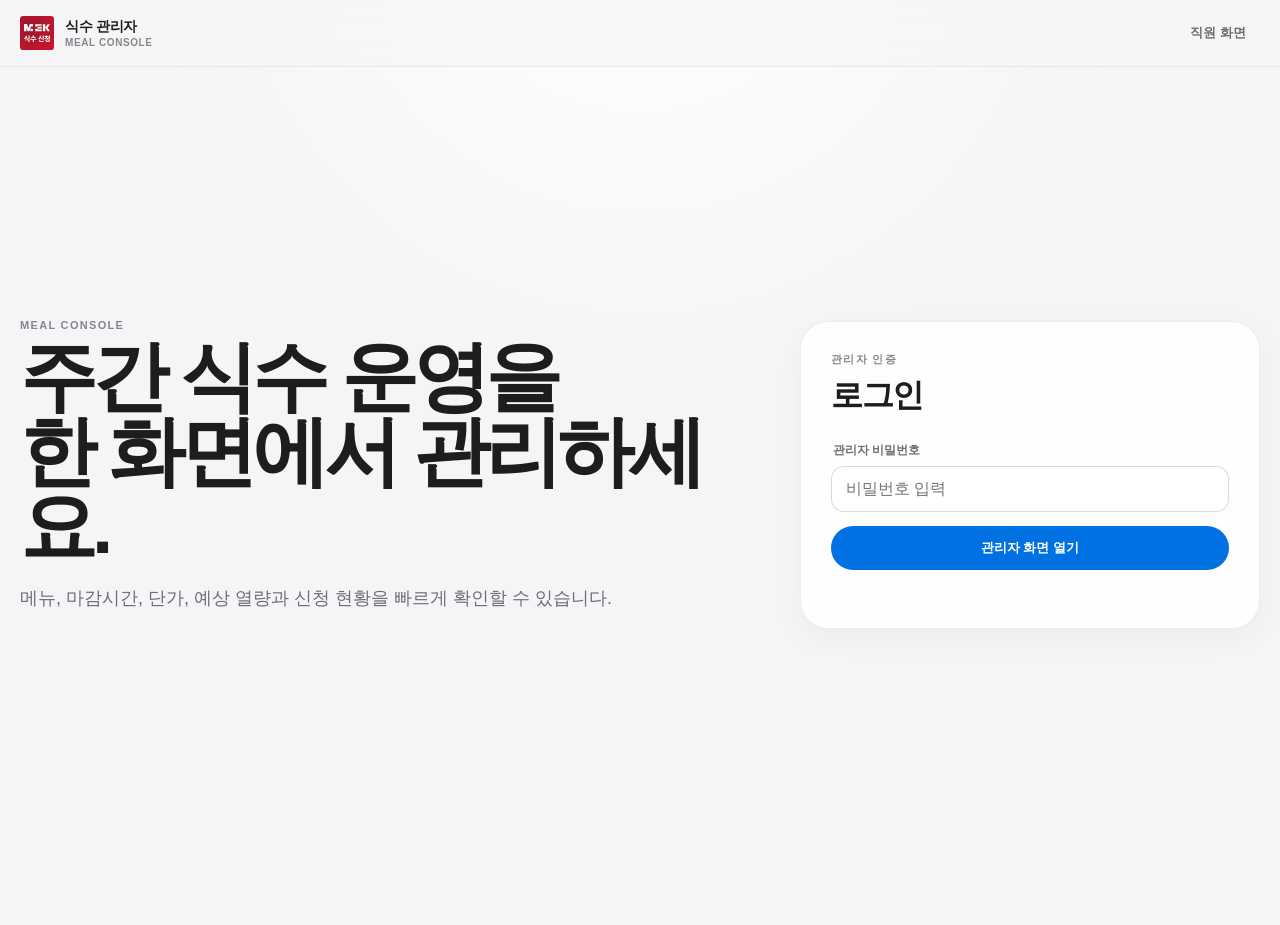
==== commit bcb06ca4: "Update admin.html" ====
--- a/admin.html
+++ b/admin.html
@@ -1,184 +1,194 @@
-<!doctype html>
+<!DOCTYPE html>
+
 <html lang="ko">
 <head>
-  <meta charset="utf-8">
-  <meta name="viewport" content="width=device-width, initial-scale=1, viewport-fit=cover">
-  <meta name="color-scheme" content="light">
-  <meta name="theme-color" content="#f5f5f7">
-  <title>식수 신청 관리자</title>
-  <link rel="stylesheet" href="css/style.css">
+<meta charset="utf-8"/>
+<meta content="width=device-width, initial-scale=1, viewport-fit=cover" name="viewport"/>
+<meta content="light" name="color-scheme"/>
+<meta content="#f5f5f7" name="theme-color"/>
+<title>식수 신청 관리자</title>
+<link href="icons/icon-192.png" rel="icon" type="image/png">
+<link href="css/style.css" rel="stylesheet">
 </head>
 <body class="admin-page">
-  <header class="topbar">
-    <div class="topbar-inner">
-      <a class="brand" href="admin.html" aria-label="관리자 홈">
-        <span class="brand-mark" aria-hidden="true">M</span>
-        <span><strong>식수 관리자</strong><small>Meal Console</small></span>
-      </a>
-      <a class="nav-link" href="index.html">직원 화면</a>
-    </div>
-  </header>
-
-  <main class="app-frame admin-frame">
-    <section id="loginView" class="login-layout">
-      <div class="login-copy">
-        <p class="kicker">MEAL CONSOLE</p>
-        <h1>주간 식수 운영을<br>한 화면에서 관리하세요.</h1>
-        <p>메뉴, 마감시간, 단가, 예상 열량과 신청 현황을 빠르게 확인할 수 있습니다.</p>
-      </div>
-      <section class="surface login-card">
-        <p class="kicker">관리자 인증</p>
-        <h2>로그인</h2>
-        <form id="loginForm" novalidate>
-          <label class="field-control">
-            <span>관리자 비밀번호</span>
-            <input id="adminPassword" type="password" autocomplete="current-password" placeholder="비밀번호 입력" required>
-          </label>
-          <button class="button button-primary full-width" id="loginButton" type="submit">관리자 화면 열기</button>
-        </form>
-        <p id="loginMessage" class="form-feedback" role="status"></p>
-      </section>
-    </section>
-
-    <div id="adminArea" class="hidden">
-      <section class="page-intro admin-intro">
-        <div>
-          <p class="kicker">OVERVIEW</p>
-          <h1>식수 신청 대시보드</h1>
-          <p id="dashboardPeriodLabel">기간 데이터를 불러오는 중입니다.</p>
-        </div>
-        <div class="admin-actions">
-          <button class="button button-quiet" id="refreshAllButton" type="button">전체 새로고침</button>
-          <button class="button button-quiet" id="logoutButton" type="button">로그아웃</button>
-        </div>
-      </section>
-
-      <section class="dashboard-toolbar surface">
-        <div class="segmented-control" id="dashboardMode" role="tablist" aria-label="대시보드 기간">
-          <button type="button" data-mode="day">일간</button>
-          <button type="button" data-mode="week" class="active">주간</button>
-          <button type="button" data-mode="month">월간</button>
-        </div>
-        <div class="date-navigation">
-          <button class="icon-button" id="dashboardPreviousButton" type="button" aria-label="이전 기간">‹</button>
-          <input id="dashboardAnchor" type="date" aria-label="대시보드 기준일">
-          <button class="icon-button" id="dashboardNextButton" type="button" aria-label="다음 기간">›</button>
-          <button class="button button-quiet compact-button" id="dashboardTodayButton" type="button">오늘</button>
-        </div>
-      </section>
-
-      <section class="metric-grid">
-        <article class="metric-card">
-          <span>총 식수</span>
-          <strong id="dashboardTotalMeals">0식</strong>
-          <small id="dashboardAverage">일평균 0식</small>
-        </article>
-        <article class="metric-card">
-          <span>중식 신청</span>
-          <strong id="dashboardLunchMeals">0식</strong>
-          <small>선택 기간 합계</small>
-        </article>
-        <article class="metric-card">
-          <span>석식 신청</span>
-          <strong id="dashboardDinnerMeals">0식</strong>
-          <small>선택 기간 합계</small>
-        </article>
-        <article class="metric-card dark-metric">
-          <span>예상 총비용</span>
-          <strong id="dashboardTotalCost">0원</strong>
-          <small>등록 단가 기준</small>
-        </article>
-      </section>
-
-      <section class="surface chart-surface">
-        <div class="surface-heading">
-          <div>
-            <p class="kicker">TREND</p>
-            <h2>신청 추이</h2>
-          </div>
-          <div class="chart-legend">
-            <span><i class="legend-dot lunch"></i>중식</span>
-            <span><i class="legend-dot dinner"></i>석식</span>
-          </div>
-        </div>
-        <div id="trendChart" class="trend-chart"><p class="empty-state">그래프를 불러오는 중입니다.</p></div>
-        <p id="dashboardMessage" class="form-feedback" role="status"></p>
-      </section>
-
-      <section class="planner-section">
-        <div class="section-bar">
-          <div>
-            <p class="kicker">WEEKLY PLAN</p>
-            <h2>주간 운영 설정</h2>
-            <p id="weekRange">-</p>
-          </div>
-          <div class="week-controls">
-            <button class="icon-button" id="previousWeekButton" type="button" aria-label="이전 주">‹</button>
-            <input id="manageDate" type="date" aria-label="주간 기준일">
-            <button class="icon-button" id="nextWeekButton" type="button" aria-label="다음 주">›</button>
-            <button class="button button-quiet compact-button" id="currentWeekButton" type="button">이번 주</button>
-          </div>
-        </div>
-
-        <div id="weekSettingsBody" class="week-planner-grid">
-          <div class="surface loading-panel"><span class="spinner"></span><strong>주간 설정을 불러오는 중입니다.</strong></div>
-        </div>
-
-        <div class="planner-savebar">
-          <div>
-            <strong>월요일부터 금요일까지 한 번에 저장됩니다.</strong>
-            <span id="saveMessage" class="form-feedback" role="status"></span>
-          </div>
-          <button class="button button-primary" id="saveWeekButton" type="button">이번 주 전체 저장</button>
-        </div>
-      </section>
-
-      <section class="surface selected-day-panel">
-        <div class="selected-day-main">
-          <div>
-            <p class="kicker">SELECTED DAY</p>
-            <h2 id="selectedDayTitle">-</h2>
-            <p id="selectedDayMenus">요일 카드를 선택하면 상세 현황을 확인할 수 있습니다.</p>
-          </div>
-          <button class="button button-dark" id="openRosterButton" type="button">신청자 명단 보기</button>
-        </div>
-        <div class="selected-day-metrics">
-          <div><span>중식</span><strong id="selectedLunchCount">0식</strong></div>
-          <div><span>석식</span><strong id="selectedDinnerCount">0식</strong></div>
-          <div><span>총 식수</span><strong id="selectedTotalMeals">0식</strong></div>
-          <div><span>예상 비용</span><strong id="selectedTotalCost">0원</strong></div>
-        </div>
-      </section>
-    </div>
-  </main>
-
-  <div id="rosterModal" class="modal-backdrop hidden" role="dialog" aria-modal="true" aria-labelledby="rosterTitle">
-    <section class="modal-sheet">
-      <div class="modal-header">
-        <div>
-          <p class="kicker">APPLICATION LIST</p>
-          <h2 id="rosterTitle">신청자 명단</h2>
-          <p id="rosterSubtitle">-</p>
-        </div>
-        <button class="icon-button modal-close" id="closeRosterButton" type="button" aria-label="닫기">×</button>
-      </div>
-      <div class="roster-summary">
-        <span id="rosterLunchSummary">중식 0식</span>
-        <span id="rosterDinnerSummary">석식 0식</span>
-      </div>
-      <div class="table-shell">
-        <table>
-          <thead><tr><th>이름</th><th>부서</th><th>중식</th><th>석식</th><th>최종 수정</th></tr></thead>
-          <tbody id="responseBody"><tr><td colspan="5" class="empty-cell">신청 내역이 없습니다.</td></tr></tbody>
-        </table>
-      </div>
-    </section>
-  </div>
-
-  <div id="toast" class="toast" role="status" aria-live="polite"></div>
-
-  <script src="js/config.js"></script>
-  <script src="js/api.js"></script>
-  <script src="js/admin.js"></script>
+<header class="topbar">
+<div class="topbar-inner">
+<a aria-label="관리자 홈" class="brand" href="admin.html">
+<span class="brand-mark">
+  <img src="assets/logo.svg" alt="">
+</span>
+<span><strong>식수 관리자</strong><small>Meal Console</small></span>
+</a>
+<a class="nav-link" href="index.html">직원 화면</a>
+</div>
+</header>
+<main class="app-frame admin-frame">
+<section class="login-layout" id="loginView">
+<div class="login-copy">
+<p class="kicker">MEAL CONSOLE</p>
+<h1>주간 식수 운영을<br/>한 화면에서 관리하세요.</h1>
+<p>메뉴, 마감시간, 단가, 예상 열량과 신청 현황을 빠르게 확인할 수 있습니다.</p>
+</div>
+<section class="surface login-card">
+<p class="kicker">관리자 인증</p>
+<h2>로그인</h2>
+<form id="loginForm" novalidate="">
+<label class="field-control">
+<span>관리자 비밀번호</span>
+<input autocomplete="current-password" id="adminPassword" placeholder="비밀번호 입력" required="" type="password"/>
+</label>
+<button class="button button-primary full-width" id="loginButton" type="submit">관리자 화면 열기</button>
+</form>
+<p class="form-feedback" id="loginMessage" role="status"></p>
+</section>
+</section>
+<div class="hidden" id="adminArea">
+<section class="page-intro admin-intro">
+<div>
+<p class="kicker">OVERVIEW</p>
+<h1>식수 신청 대시보드</h1>
+<p id="dashboardPeriodLabel">기간 데이터를 불러오는 중입니다.</p>
+</div>
+<div class="admin-actions">
+<button class="button button-quiet" id="refreshAllButton" type="button">전체 새로고침</button>
+<button class="button button-quiet" id="logoutButton" type="button">로그아웃</button>
+</div>
+</section>
+<section class="dashboard-toolbar surface">
+<div aria-label="대시보드 기간" class="segmented-control" id="dashboardMode" role="tablist">
+<button data-mode="day" type="button">일간</button>
+<button class="active" data-mode="week" type="button">주간</button>
+<button data-mode="month" type="button">월간</button>
+</div>
+<div class="date-navigation">
+<button aria-label="이전 기간" class="icon-button" id="dashboardPreviousButton" type="button">‹</button>
+<input aria-label="대시보드 기준일" id="dashboardAnchor" type="date"/>
+<button aria-label="다음 기간" class="icon-button" id="dashboardNextButton" type="button">›</button>
+<button class="button button-quiet compact-button" id="dashboardTodayButton" type="button">오늘</button>
+<button aria-expanded="true" class="button button-quiet compact-button dashboard-toggle-button" aria-controls="dashboardContent" id="dashboardCollapseButton" type="button">대시보드 접기</button>
+</div>
+</section>
+<div class="dashboard-content" id="dashboardContent">
+<section class="dashboard-summary-block">
+<div class="dashboard-summary-heading">
+<div>
+<p class="kicker">SUMMARY</p>
+<h2>기간별 식수 요약</h2>
+</div>
+<button class="button button-quiet compact-button" id="downloadSummaryCsvButton" type="button">주간 요약 CSV</button>
+</div>
+<section class="metric-grid">
+<article class="metric-card">
+<span>총 식수</span>
+<strong id="dashboardTotalMeals">0식</strong>
+<small id="dashboardAverage">일평균 0식</small>
+</article>
+<article class="metric-card">
+<span>중식 신청</span>
+<strong id="dashboardLunchMeals">0식</strong>
+<small>선택 기간 합계</small>
+</article>
+<article class="metric-card">
+<span>석식 신청</span>
+<strong id="dashboardDinnerMeals">0식</strong>
+<small>선택 기간 합계</small>
+</article>
+<article class="metric-card dark-metric">
+<span>예상 총비용</span>
+<strong id="dashboardTotalCost">0원</strong>
+<small>등록 단가 기준</small>
+</article>
+</section>
+</section>
+<section class="surface chart-surface">
+<div class="surface-heading">
+<div>
+<p class="kicker">TREND</p>
+<h2>신청 추이</h2>
+</div>
+<div class="chart-legend">
+<span><i class="legend-dot lunch"></i>중식</span>
+<span><i class="legend-dot dinner"></i>석식</span>
+</div>
+</div>
+<div class="trend-chart" id="trendChart"><p class="empty-state">그래프를 불러오는 중입니다.</p></div>
+<p class="form-feedback" id="dashboardMessage" role="status"></p>
+</section>
+</div>
+<section class="planner-section">
+<div class="section-bar">
+<div>
+<p class="kicker">WEEKLY PLAN</p>
+<h2>주간 운영 설정</h2>
+<p id="weekRange">-</p>
+</div>
+<div class="week-controls">
+<button aria-label="이전 주" class="icon-button" id="previousWeekButton" type="button">‹</button>
+<input aria-label="주간 기준일" id="manageDate" type="date"/>
+<button aria-label="다음 주" class="icon-button" id="nextWeekButton" type="button">›</button>
+<button class="button button-quiet compact-button week-shortcut" id="currentWeekButton" type="button">이번 주</button><button class="button button-quiet compact-button week-shortcut" id="nextWeekQuickButton" type="button">다음 주</button>
+</div>
+</div>
+<div class="week-planner-grid" id="weekSettingsBody">
+<div class="surface loading-panel"><span class="spinner"></span><strong>주간 설정을 불러오는 중입니다.</strong></div>
+</div>
+<div class="planner-savebar">
+<div>
+<strong>월요일부터 금요일까지 한 번에 저장됩니다.</strong>
+<span class="form-feedback" id="saveMessage" role="status"></span>
+</div>
+<div class="savebar-actions">
+<button class="button button-primary" id="saveWeekButton" type="button">선택 주 전체 저장</button>
+</div>
+</div>
+</section>
+<section class="surface selected-day-panel">
+<div class="selected-day-main">
+<div>
+<p class="kicker">SELECTED DAY</p>
+<h2 id="selectedDayTitle">-</h2>
+<p id="selectedDayMenus">요일 카드를 선택하면 상세 현황을 확인할 수 있습니다.</p>
+</div>
+<button class="button button-dark" id="openRosterButton" type="button">신청자 명단 보기</button>
+</div>
+<div class="selected-day-metrics">
+<div><span>중식</span><strong id="selectedLunchCount">0식</strong></div>
+<div><span>석식</span><strong id="selectedDinnerCount">0식</strong></div>
+<div><span>총 식수</span><strong id="selectedTotalMeals">0식</strong></div>
+<div><span>예상 비용</span><strong id="selectedTotalCost">0원</strong></div>
+</div>
+</section>
+</div>
+</main>
+<div aria-labelledby="rosterTitle" aria-modal="true" class="modal-backdrop hidden" id="rosterModal" role="dialog">
+<section class="modal-sheet">
+<div class="modal-header">
+<div>
+<p class="kicker">APPLICATION LIST</p>
+<h2 id="rosterTitle">신청자 명단</h2>
+<p id="rosterSubtitle">-</p>
+</div>
+<div class="modal-header-actions">
+<button class="button button-quiet compact-button" id="downloadRosterWeekCsvButton" type="button">주간 명단 CSV</button>
+<button class="button button-quiet compact-button" id="downloadRosterMonthCsvButton" type="button">월간 명단 CSV</button>
+<button aria-label="닫기" class="icon-button modal-close" id="closeRosterButton" type="button">×</button>
+</div>
+</div>
+<div class="roster-summary">
+<span id="rosterLunchSummary">중식 0식</span>
+<span id="rosterDinnerSummary">석식 0식</span>
+</div>
+<div class="table-shell">
+<table>
+<thead><tr><th>이름</th><th>부서</th><th>중식</th><th>석식</th><th>최종 수정</th></tr></thead>
+<tbody id="responseBody"><tr><td class="empty-cell" colspan="5">신청 내역이 없습니다.</td></tr></tbody>
+</table>
+</div>
+</section>
+</div>
+<div aria-live="polite" class="toast" id="toast" role="status"></div>
+<script src="js/config.js"></script>
+<script src="js/api.js"></script>
+<script src="js/admin.js"></script>
 </body>
 </html>
--- a/css/style.css
+++ b/css/style.css
@@ -213,6 +213,11 @@
 .meal-editor + .meal-editor { margin-top: 10px; }
 .meal-editor-head { display: flex; align-items: center; justify-content: space-between; gap: 8px; margin-bottom: 9px; }
 .meal-editor-head strong { font-size: 13px; }
+.meal-editor-actions { display: flex; align-items: center; gap: 7px; }
+.rice-option { display: inline-flex; align-items: center; gap: 6px; padding: 6px 9px; border-radius: 999px; color: var(--subtext); background: #fff; box-shadow: inset 0 0 0 1px var(--line); cursor: pointer; font-size: 10px; font-weight: 800; user-select: none; transition: .2s ease; }
+.rice-option:hover { background: #f0f0f2; }
+.rice-option input { width: 14px; height: 14px; margin: 0; accent-color: var(--blue); cursor: pointer; }
+.rice-option:has(input:checked) { color: var(--blue); background: var(--blue-soft); box-shadow: inset 0 0 0 1px rgba(0,113,227,.12); }
 .auto-calorie-button { padding: 6px 9px; border-radius: 999px; color: var(--blue); background: var(--blue-soft); cursor: pointer; font-size: 10px; font-weight: 800; }
 .auto-calorie-button:disabled { opacity: .45; cursor: wait; }
 .planner-card textarea { min-height: 70px; padding: 11px 12px; resize: none; overflow: hidden; line-height: 1.5; font-size: 12px; }
@@ -312,3 +317,178 @@
   .modal-backdrop { padding: 10px; align-items: end; }
   .modal-sheet { max-height: 90vh; padding: 20px 16px; border-radius: 25px 25px 12px 12px; }
 }
+
+/* v3.1 UX adjustments */
+.employee-page #dayArea > .identity-surface {
+  margin-top: 22px;
+  margin-bottom: 0;
+}
+.week-shortcut.active {
+  color: #fff;
+  background: #1d1d1f;
+}
+.week-shortcut.active:hover:not(:disabled) {
+  background: #000;
+}
+
+
+/* v3.6 reliable dashboard collapse + scoped CSV export */
+.dashboard-content[hidden],
+.dashboard-content.is-collapsed {
+  display: none !important;
+}
+.dashboard-toggle-button {
+  min-width: 112px;
+}
+.dashboard-summary-block {
+  margin-bottom: 16px;
+}
+.dashboard-summary-heading {
+  display: flex;
+  align-items: flex-end;
+  justify-content: space-between;
+  gap: 18px;
+  margin-bottom: 12px;
+  padding: 0 2px;
+}
+.dashboard-summary-heading h2 {
+  margin: 4px 0 0;
+  font-size: 22px;
+  letter-spacing: -.04em;
+}
+.dashboard-summary-heading .button[hidden] {
+  display: none !important;
+}
+.savebar-actions,
+.modal-header-actions {
+  display: flex;
+  align-items: center;
+  gap: 8px;
+  flex-wrap: wrap;
+}
+
+@media (max-width: 820px) {
+  .dashboard-summary-heading {
+    align-items: stretch;
+    flex-direction: column;
+  }
+  .dashboard-summary-heading .button {
+    align-self: flex-start;
+  }
+}
+
+@media (max-width: 560px) {
+  .dashboard-summary-heading .button,
+  .modal-header-actions .button {
+    width: 100%;
+  }
+  .modal-header {
+    flex-direction: column;
+  }
+  .modal-header-actions {
+    width: 100%;
+  }
+  .modal-header-actions .modal-close {
+    position: absolute;
+    top: 16px;
+    right: 16px;
+  }
+}
+
+
+/* PWA / Push reminder */
+.app-access-surface {
+  width: 100%;
+  margin-top: 18px;
+  margin-bottom: 18px;
+  padding: 24px;
+  overflow: hidden;
+}
+
+.app-access-surface .surface-heading,
+.app-access-surface .surface-heading > div {
+  min-width: 0;
+}
+
+.app-access-grid {
+  display: grid;
+  grid-template-columns: minmax(0, 1fr) auto;
+  align-items: center;
+  gap: 24px;
+  margin-top: 18px;
+}
+
+.app-access-copy {
+  min-width: 0;
+}
+
+.app-access-copy strong {
+  display: block;
+  margin-bottom: 6px;
+  font-size: 16px;
+  color: #1d1d1f;
+}
+
+.app-access-copy p {
+  margin: 0;
+  color: #6e6e73;
+  line-height: 1.55;
+  overflow-wrap: anywhere;
+}
+
+.app-access-actions {
+  display: flex;
+  min-width: 0;
+  gap: 10px;
+  flex-wrap: wrap;
+  justify-content: flex-end;
+}
+
+.button-secondary {
+  color: #1d1d1f;
+  background: #f2f2f7;
+  border: 1px solid #e3e3e8;
+}
+
+.button-secondary:hover:not(:disabled) {
+  background: #e9e9ef;
+}
+
+@media (max-width: 720px) {
+  .app-access-surface {
+    padding: 20px;
+  }
+
+  .app-access-grid {
+    grid-template-columns: 1fr;
+    align-items: stretch;
+    gap: 16px;
+  }
+
+  .app-access-actions {
+    display: grid;
+    grid-template-columns: 1fr 1fr;
+  }
+
+  .app-access-actions .button {
+    width: 100%;
+  }
+}
+
+@media (max-width: 560px) {
+  .app-access-surface .surface-heading {
+    align-items: flex-start;
+    flex-direction: column;
+    gap: 10px;
+  }
+}
+
+@media (max-width: 430px) {
+  .app-access-surface {
+    padding: 18px;
+  }
+
+  .app-access-actions {
+    grid-template-columns: 1fr;
+  }
+}
